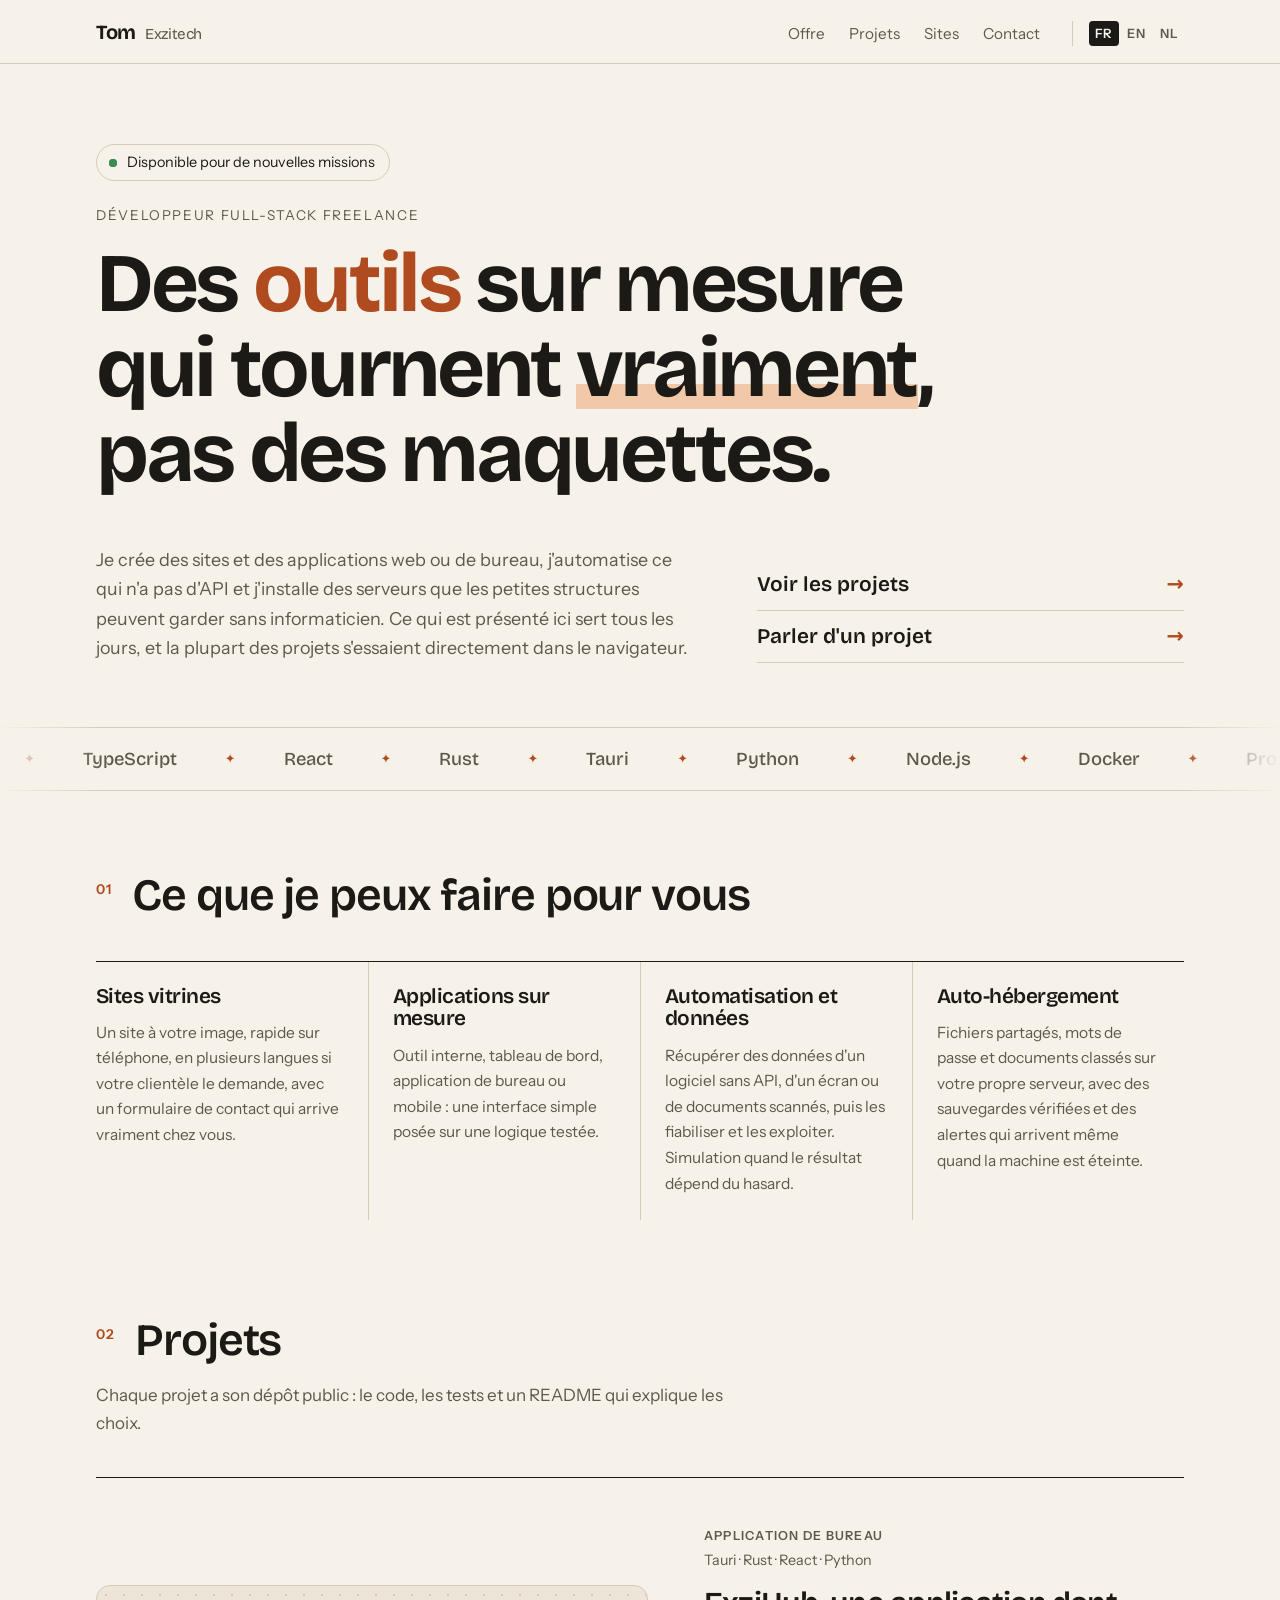
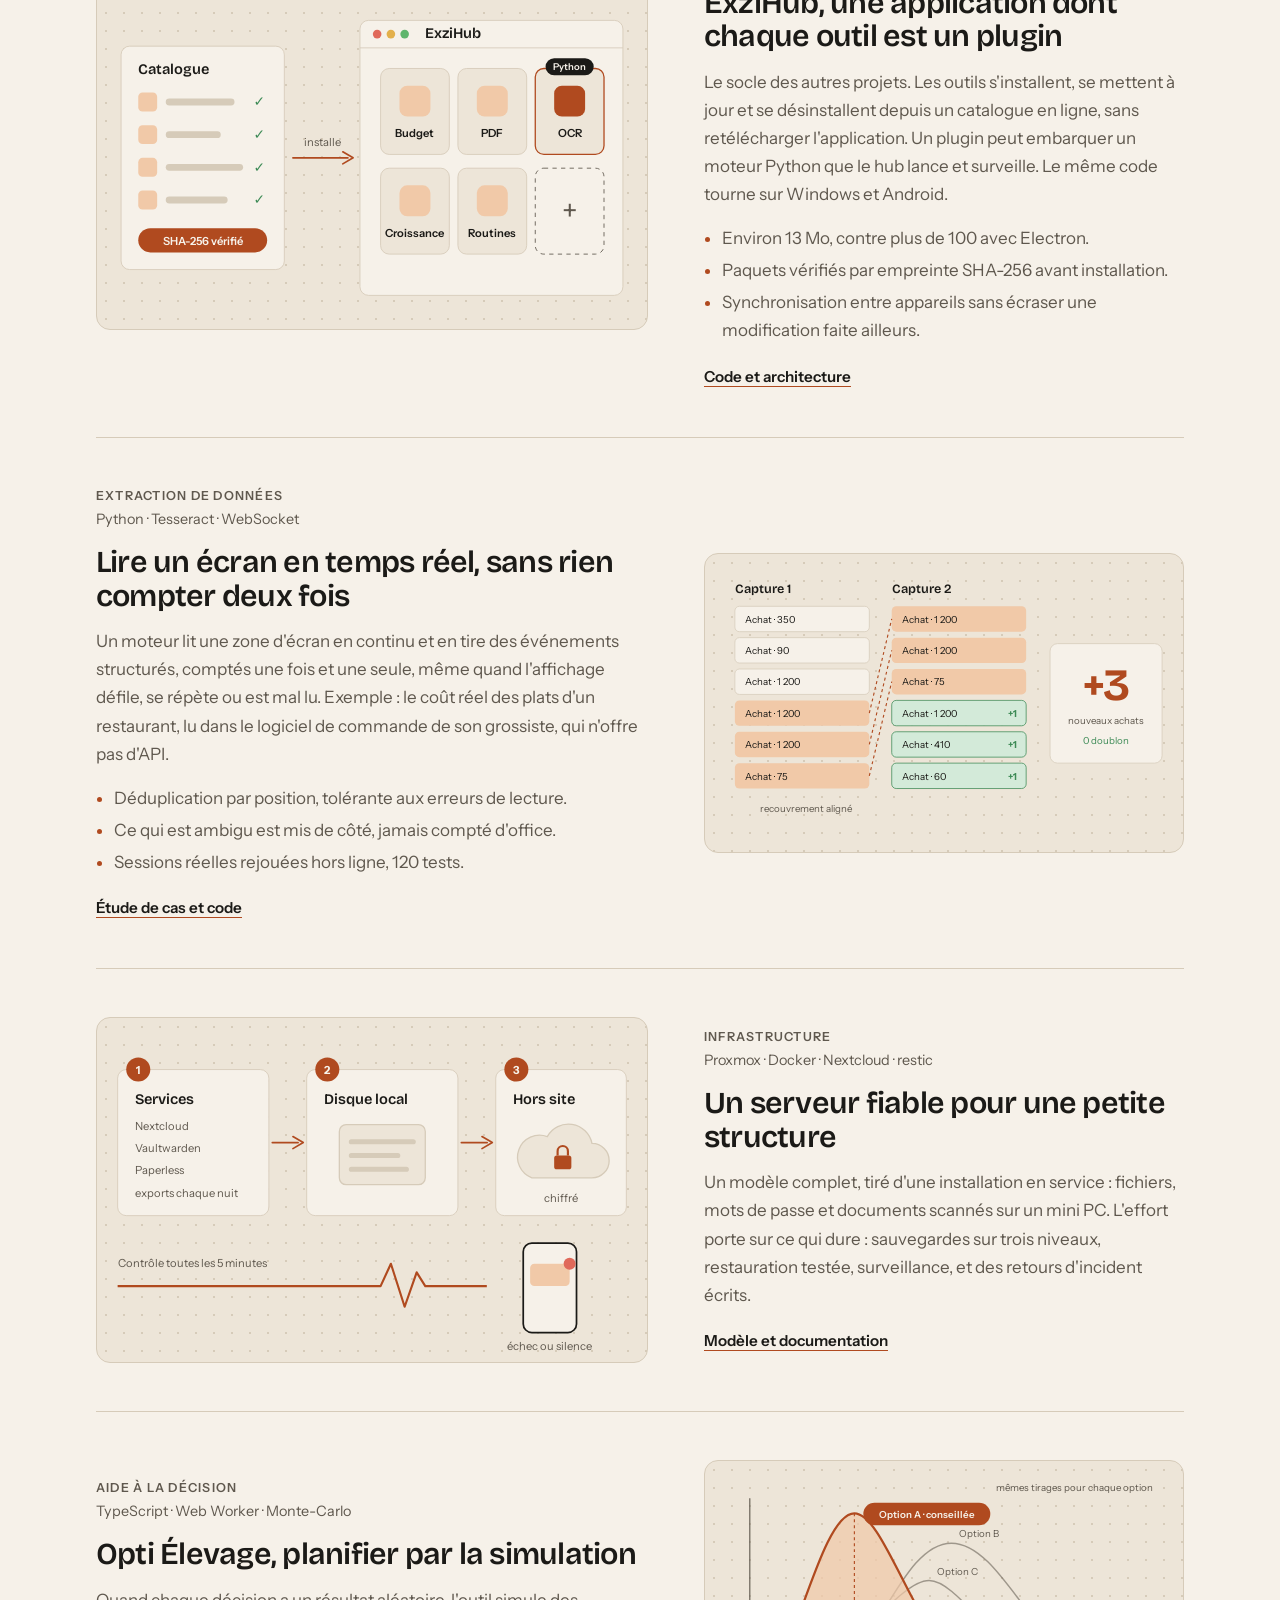
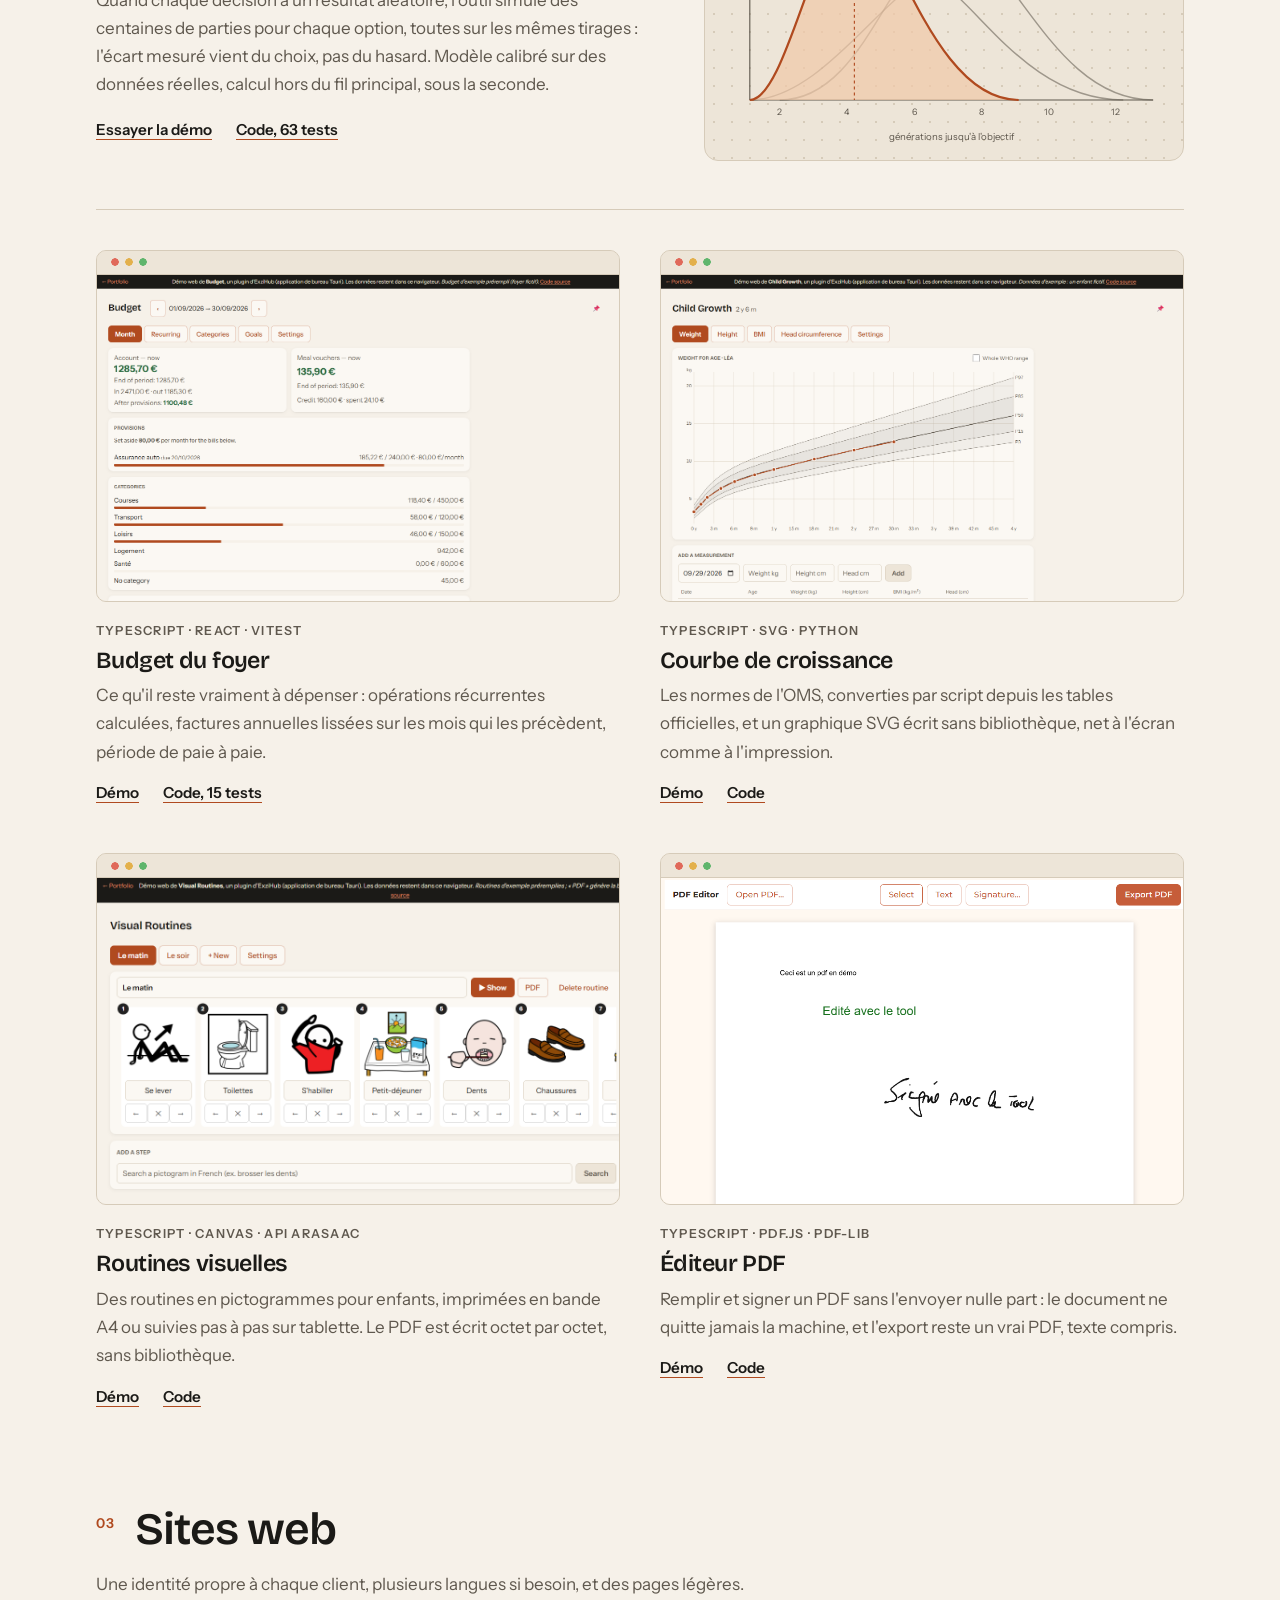
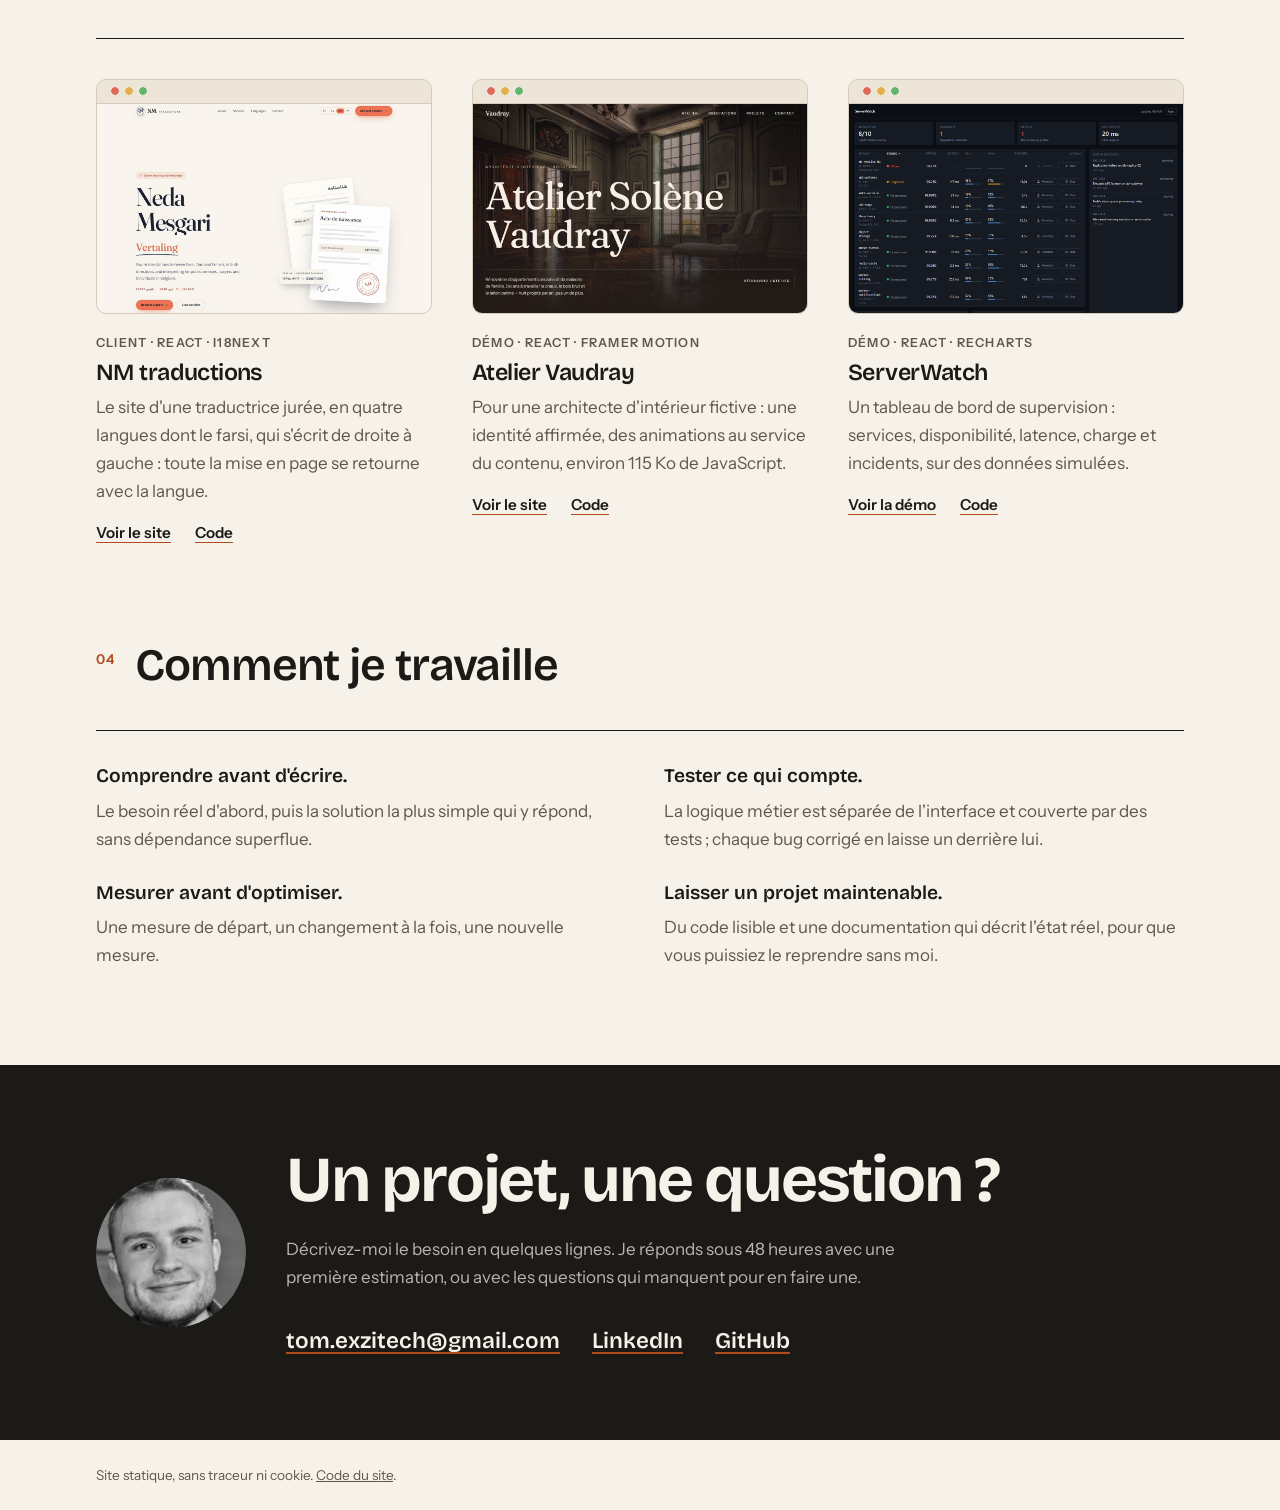
==== index.html @ ca02c833 "Première version publique Co-Authored-By: Claude Opus 5.5 <noreply@anthropic.com>" ====
<!doctype html>
<html lang="fr">
<head>
<meta charset="utf-8">
<meta name="viewport" content="width=device-width, initial-scale=1">
<title>Tom · Développeur full-stack freelance</title>
<meta name="description" content="Développeur full-stack freelance : sites vitrines, applications web et de bureau, automatisation, auto-hébergement pour petites structures. Projets à essayer en ligne.">
<link rel="alternate" hreflang="fr" href="https://exzitech.github.io/"> <link rel="alternate" hreflang="en" href="https://exzitech.github.io/en/"> <link rel="alternate" hreflang="nl" href="https://exzitech.github.io/nl/"> <link rel="alternate" hreflang="x-default" href="https://exzitech.github.io/">
<link rel="preload" href="fonts/bricolage.woff2" as="font" type="font/woff2" crossorigin>
<link rel="stylesheet" href="style.css">
<script src="script.js" defer></script>
</head>
<body>

<header class="entete">
  <div class="cadre entete-ligne">
    <a class="marque" href="index.html">Tom <em>Exzitech</em></a>
    <nav>
      <a class="nav-section" href="#offre">Offre</a>
      <a class="nav-section" href="#projets">Projets</a>
      <a class="nav-section" href="#sites">Sites</a>
      <a class="nav-section" href="#contact">Contact</a>
      <span class="langues"><a href="index.html" aria-current="page">FR</a><a href="en/index.html" hreflang="en" lang="en">EN</a><a href="nl/index.html" hreflang="nl" lang="nl">NL</a></span>
    </nav>
  </div>
</header>

<main>

<section class="accroche cadre">
  <p class="dispo"><span class="point" aria-hidden="true"></span>Disponible pour de nouvelles missions</p>
  <p class="surtitre">Développeur full-stack freelance</p>
  <h1 aria-label="Des outils sur mesure qui tournent vraiment, pas des maquettes.">
    <span aria-hidden="true">Des <span class="mot" data-mots="outils,sites,applications,serveurs">outils</span> sur mesure<br>
    qui tournent <span class="souligne">vraiment</span>,<br>
    pas des maquettes.</span>
  </h1>
  <div class="accroche-bas">
    <p class="chapo">Je crée des sites et des applications web ou de bureau, j'automatise ce qui n'a pas d'API et j'installe des serveurs que les petites structures peuvent garder sans informaticien. Ce qui est présenté ici sert tous les jours, et la plupart des projets s'essaient directement dans le navigateur.</p>
    <p class="accroche-liens">
      <a class="lien-fort" href="#projets">Voir les projets</a>
      <a class="lien-fort" href="#contact">Parler d'un projet</a>
    </p>
  </div>
</section>

<div class="defile" aria-label="Technologies utilisées">
  <ul><li>TypeScript</li><li>React</li><li>Rust</li><li>Tauri</li><li>Python</li><li>Node.js</li><li>Docker</li><li>Proxmox</li><li>Nextcloud</li><li>Tailwind</li><li>Vite</li><li>Tesseract</li><li>PostgreSQL</li><li>Linux</li></ul>
  <ul aria-hidden="true"><li>TypeScript</li><li>React</li><li>Rust</li><li>Tauri</li><li>Python</li><li>Node.js</li><li>Docker</li><li>Proxmox</li><li>Nextcloud</li><li>Tailwind</li><li>Vite</li><li>Tesseract</li><li>PostgreSQL</li><li>Linux</li></ul>
</div>

<section id="offre" class="cadre section">
  <h2 class="titre-section"><span>01</span> Ce que je peux faire pour vous</h2>
  <div class="offres">
    <div><h3>Sites vitrines</h3><p>Un site à votre image, rapide sur téléphone, en plusieurs langues si votre clientèle le demande, avec un formulaire de contact qui arrive vraiment chez vous.</p></div>
    <div><h3>Applications sur mesure</h3><p>Outil interne, tableau de bord, application de bureau ou mobile&nbsp;: une interface simple posée sur une logique testée.</p></div>
    <div><h3>Automatisation et données</h3><p>Récupérer des données d'un logiciel sans API, d'un écran ou de documents scannés, puis les fiabiliser et les exploiter. Simulation quand le résultat dépend du hasard.</p></div>
    <div><h3>Auto-hébergement</h3><p>Fichiers partagés, mots de passe et documents classés sur votre propre serveur, avec des sauvegardes vérifiées et des alertes qui arrivent même quand la machine est éteinte.</p></div>
  </div>
</section>

<section id="projets" class="cadre section">
  <h2 class="titre-section"><span>02</span> Projets</h2>
  <p class="intro">Chaque projet a son dépôt public&nbsp;: le code, les tests et un README qui explique les choix.</p>

  <article class="projet">
    <a class="lien-image" href="https://github.com/Exzitech/exzihub-app" target="_blank" rel="noopener" tabindex="-1" aria-hidden="true"><div class="planche" aria-hidden="true">
      <svg class="ill" viewBox="0 0 640 400">
        <rect class="i-carte" x="28" y="70" width="190" height="260" rx="10"/>
        <text class="i-titre" x="48" y="102">Catalogue</text>
        <g class="i-lignes">
          <rect class="i-tuile-mini" x="48" y="124" width="22" height="22" rx="5"/><rect class="i-trait" x="80" y="131" width="80" height="8" rx="4"/><text class="i-ok" x="182" y="140">✓</text>
          <rect class="i-tuile-mini" x="48" y="162" width="22" height="22" rx="5"/><rect class="i-trait" x="80" y="169" width="64" height="8" rx="4"/><text class="i-ok" x="182" y="178">✓</text>
          <rect class="i-tuile-mini" x="48" y="200" width="22" height="22" rx="5"/><rect class="i-trait" x="80" y="207" width="90" height="8" rx="4"/><text class="i-ok" x="182" y="216">✓</text>
          <rect class="i-tuile-mini" x="48" y="238" width="22" height="22" rx="5"/><rect class="i-trait" x="80" y="245" width="72" height="8" rx="4"/><text class="i-ok" x="182" y="254">✓</text>
        </g>
        <rect class="i-badge" x="48" y="282" width="150" height="28" rx="14"/>
        <text class="i-badge-texte" x="123" y="301" text-anchor="middle">SHA-256 vérifié</text>
        <path class="i-fleche" d="M228 200 H 292"/>
        <path class="i-pointe" d="M286 193 L 298 200 L 286 207"/>
        <text class="i-petit" x="262" y="186" text-anchor="middle">installe</text>
        <rect class="i-carte" x="306" y="40" width="306" height="320" rx="10"/>
        <path class="i-barre" d="M306 72 H 612"/>
        <circle class="i-feu1" cx="326" cy="56" r="5"/><circle class="i-feu2" cx="342" cy="56" r="5"/><circle class="i-feu3" cx="358" cy="56" r="5"/>
        <text class="i-titre" x="382" y="61">ExziHub</text>
        <g>
          <rect class="i-tuile" x="330" y="96" width="80" height="100" rx="10"/><text class="i-tuile-texte" x="370" y="176" text-anchor="middle">Budget</text><rect class="i-pastille" x="352" y="116" width="36" height="36" rx="9"/>
          <rect class="i-tuile" x="420" y="96" width="80" height="100" rx="10"/><text class="i-tuile-texte" x="460" y="176" text-anchor="middle">PDF</text><rect class="i-pastille" x="442" y="116" width="36" height="36" rx="9"/>
          <rect class="i-tuile i-tuile-fort" x="510" y="96" width="80" height="100" rx="10"/><text class="i-tuile-texte" x="550" y="176" text-anchor="middle">OCR</text><rect class="i-pastille-fort" x="532" y="116" width="36" height="36" rx="9"/>
          <rect class="i-etiquette" x="522" y="84" width="56" height="20" rx="10"/><text class="i-etiquette-texte" x="550" y="98" text-anchor="middle">Python</text>
          <rect class="i-tuile" x="330" y="212" width="80" height="100" rx="10"/><text class="i-tuile-texte" x="370" y="292" text-anchor="middle">Croissance</text><rect class="i-pastille" x="352" y="232" width="36" height="36" rx="9"/>
          <rect class="i-tuile" x="420" y="212" width="80" height="100" rx="10"/><text class="i-tuile-texte" x="460" y="292" text-anchor="middle">Routines</text><rect class="i-pastille" x="442" y="232" width="36" height="36" rx="9"/>
          <rect class="i-tuile-vide" x="510" y="212" width="80" height="100" rx="10"/><text class="i-plus" x="550" y="274" text-anchor="middle">+</text>
        </g>
      </svg>
    </div></a>
    <div class="projet-corps">
      <p class="etiquette">Application de bureau</p>
      <p class="pile">Tauri · Rust · React · Python</p>
      <h3>ExziHub, une application dont chaque outil est un plugin</h3>
      <p>Le socle des autres projets. Les outils s'installent, se mettent à jour et se désinstallent depuis un catalogue en ligne, sans retélécharger l'application. Un plugin peut embarquer un moteur Python que le hub lance et surveille. Le même code tourne sur Windows et Android.</p>
      <ul><li>Environ 13&nbsp;Mo, contre plus de 100 avec Electron.</li><li>Paquets vérifiés par empreinte SHA-256 avant installation.</li><li>Synchronisation entre appareils sans écraser une modification faite ailleurs.</li></ul>
      <p class="liens"><a href="https://github.com/Exzitech/exzihub-app" target="_blank" rel="noopener">Code et architecture</a></p>
    </div>
  </article>

  <article class="projet">
    <a class="lien-image" href="https://github.com/Exzitech/ocr-temps-reel" target="_blank" rel="noopener" tabindex="-1" aria-hidden="true"><div class="planche" aria-hidden="true">
      <svg class="ill" viewBox="0 0 640 400">
        <text class="i-titre" x="40" y="52">Capture 1</text>
        <text class="i-titre" x="250" y="52">Capture 2</text>
        <g>
          <rect class="i-ligne" x="40" y="70" width="180" height="34" rx="6"/><text class="i-ligne-texte" x="54" y="92">Achat · 350</text>
          <rect class="i-ligne" x="40" y="112" width="180" height="34" rx="6"/><text class="i-ligne-texte" x="54" y="134">Achat · 90</text>
          <rect class="i-ligne" x="40" y="154" width="180" height="34" rx="6"/><text class="i-ligne-texte" x="54" y="176">Achat · 1 200</text>
          <rect class="i-ligne i-commun" x="40" y="196" width="180" height="34" rx="6"/><text class="i-ligne-texte" x="54" y="218">Achat · 1 200</text>
          <rect class="i-ligne i-commun" x="40" y="238" width="180" height="34" rx="6"/><text class="i-ligne-texte" x="54" y="260">Achat · 1 200</text>
          <rect class="i-ligne i-commun" x="40" y="280" width="180" height="34" rx="6"/><text class="i-ligne-texte" x="54" y="302">Achat · 75</text>
        </g>
        <g>
          <rect class="i-ligne i-commun" x="250" y="70" width="180" height="34" rx="6"/><text class="i-ligne-texte" x="264" y="92">Achat · 1 200</text>
          <rect class="i-ligne i-commun" x="250" y="112" width="180" height="34" rx="6"/><text class="i-ligne-texte" x="264" y="134">Achat · 1 200</text>
          <rect class="i-ligne i-commun" x="250" y="154" width="180" height="34" rx="6"/><text class="i-ligne-texte" x="264" y="176">Achat · 75</text>
          <rect class="i-ligne i-neuf" x="250" y="196" width="180" height="34" rx="6"/><text class="i-ligne-texte" x="264" y="218">Achat · 1 200</text><text class="i-plus1" x="418" y="218" text-anchor="end">+1</text>
          <rect class="i-ligne i-neuf" x="250" y="238" width="180" height="34" rx="6"/><text class="i-ligne-texte" x="264" y="260">Achat · 410</text><text class="i-plus1" x="418" y="260" text-anchor="end">+1</text>
          <rect class="i-ligne i-neuf" x="250" y="280" width="180" height="34" rx="6"/><text class="i-ligne-texte" x="264" y="302">Achat · 60</text><text class="i-plus1" x="418" y="302" text-anchor="end">+1</text>
        </g>
        <path class="i-lien" d="M220 213 L 250 87 M220 255 L 250 129 M220 297 L 250 171"/>
        <text class="i-petit" x="135" y="346" text-anchor="middle">recouvrement aligné</text>
        <rect class="i-carte" x="462" y="120" width="150" height="160" rx="10"/>
        <text class="i-gros" x="537" y="196" text-anchor="middle">+3</text>
        <text class="i-petit" x="537" y="228" text-anchor="middle">nouveaux achats</text>
        <text class="i-petit i-vert" x="537" y="254" text-anchor="middle">0 doublon</text>
      </svg>
    </div></a>
    <div class="projet-corps">
      <p class="etiquette">Extraction de données</p>
      <p class="pile">Python · Tesseract · WebSocket</p>
      <h3>Lire un écran en temps réel, sans rien compter deux fois</h3>
      <p>Un moteur lit une zone d'écran en continu et en tire des événements structurés, comptés une fois et une seule, même quand l'affichage défile, se répète ou est mal lu. Exemple&nbsp;: le coût réel des plats d'un restaurant, lu dans le logiciel de commande de son grossiste, qui n'offre pas d'API.</p>
      <ul><li>Déduplication par position, tolérante aux erreurs de lecture.</li><li>Ce qui est ambigu est mis de côté, jamais compté d'office.</li><li>Sessions réelles rejouées hors ligne, 120&nbsp;tests.</li></ul>
      <p class="liens"><a href="https://github.com/Exzitech/ocr-temps-reel" target="_blank" rel="noopener">Étude de cas et code</a></p>
    </div>
  </article>

  <article class="projet">
    <a class="lien-image" href="https://github.com/Exzitech/homelab-tpe" target="_blank" rel="noopener" tabindex="-1" aria-hidden="true"><div class="planche" aria-hidden="true">
      <svg class="ill" viewBox="0 0 640 400">
        <rect class="i-carte" x="24" y="60" width="176" height="170" rx="10"/>
        <circle class="i-num" cx="48" cy="60" r="14"/><text class="i-num-texte" x="48" y="65" text-anchor="middle">1</text>
        <text class="i-titre" x="44" y="100">Services</text>
        <text class="i-petit-g" x="44" y="130">Nextcloud</text>
        <text class="i-petit-g" x="44" y="156">Vaultwarden</text>
        <text class="i-petit-g" x="44" y="182">Paperless</text>
        <text class="i-petit-g" x="44" y="208">exports chaque nuit</text>
        <path class="i-fleche" d="M204 145 H 234"/><path class="i-pointe" d="M228 138 L 240 145 L 228 152"/>
        <rect class="i-carte" x="244" y="60" width="176" height="170" rx="10"/>
        <circle class="i-num" cx="268" cy="60" r="14"/><text class="i-num-texte" x="268" y="65" text-anchor="middle">2</text>
        <text class="i-titre" x="264" y="100">Disque local</text>
        <rect class="i-disque" x="282" y="124" width="100" height="70" rx="8"/>
        <path class="i-trait-disque" d="M296 144 H 368 M296 160 H 350 M296 176 H 360"/>
        <path class="i-fleche" d="M424 145 H 454"/><path class="i-pointe" d="M448 138 L 460 145 L 448 152"/>
        <rect class="i-carte" x="464" y="60" width="152" height="170" rx="10"/>
        <circle class="i-num" cx="488" cy="60" r="14"/><text class="i-num-texte" x="488" y="65" text-anchor="middle">3</text>
        <text class="i-titre" x="484" y="100">Hors site</text>
        <path class="i-nuage" d="M506 186 h 70 a 20 20 0 0 0 0 -40 a 28 28 0 0 0 -52 -8 a 20 20 0 0 0 -18 48 z"/>
        <rect class="i-cadenas" x="532" y="160" width="20" height="16" rx="3"/><path class="i-anse" d="M536 160 v -5 a 6 6 0 0 1 12 0 v 5"/>
        <text class="i-petit" x="540" y="214" text-anchor="middle">chiffré</text>
        <path class="i-pouls" d="M24 312 H 330 l 12 -26 l 16 50 l 14 -40 l 10 16 H 470"/>
        <text class="i-petit-g" x="24" y="290">Contrôle toutes les 5 minutes</text>
        <rect class="i-telephone" x="496" y="262" width="62" height="104" rx="10"/>
        <rect class="i-notif" x="504" y="286" width="46" height="26" rx="5"/>
        <circle class="i-alerte" cx="550" cy="286" r="7"/>
        <text class="i-petit" x="527" y="386" text-anchor="middle">échec ou silence</text>
      </svg>
    </div></a>
    <div class="projet-corps">
      <p class="etiquette">Infrastructure</p>
      <p class="pile">Proxmox · Docker · Nextcloud · restic</p>
      <h3>Un serveur fiable pour une petite structure</h3>
      <p>Un modèle complet, tiré d'une installation en service&nbsp;: fichiers, mots de passe et documents scannés sur un mini PC. L'effort porte sur ce qui dure&nbsp;: sauvegardes sur trois niveaux, restauration testée, surveillance, et des retours d'incident écrits.</p>
      <p class="liens"><a href="https://github.com/Exzitech/homelab-tpe" target="_blank" rel="noopener">Modèle et documentation</a></p>
    </div>
  </article>

  <article class="projet">
    <a class="lien-image" href="opti-elevage/" target="_blank" rel="noopener" tabindex="-1" aria-hidden="true"><div class="planche" aria-hidden="true">
      <svg class="ill" viewBox="0 0 640 400">
        <path class="i-axe" d="M60 320 H 600 M60 320 V 50"/>
        <text class="i-petit" x="330" y="374" text-anchor="middle">générations jusqu'à l'objectif</text>
        <g class="i-graduations">
          <text x="100" y="340">2</text><text x="190" y="340">4</text><text x="280" y="340">6</text><text x="370" y="340">8</text><text x="460" y="340">10</text><text x="550" y="340">12</text>
        </g>
        <path class="i-courbe" d="M100 320 C 220 320 250 110 330 110 S 460 320 600 320"/>
        <path class="i-courbe" d="M60 320 C 160 320 250 160 300 160 S 420 320 560 320"/>
        <path class="i-courbe-fort-fond" d="M60 320 C 110 320 150 70 200 70 S 300 320 420 320 Z"/>
        <path class="i-courbe-fort" d="M60 320 C 110 320 150 70 200 70 S 300 320 420 320"/>
        <path class="i-repere" d="M200 70 V 320"/>
        <rect class="i-badge" x="212" y="56" width="170" height="30" rx="15"/>
        <text class="i-badge-texte" x="297" y="76" text-anchor="middle">Option A · conseillée</text>
        <text class="i-petit" x="340" y="102">Option B</text>
        <text class="i-petit" x="310" y="152">Option C</text>
        <text class="i-petit-g" x="600" y="40" text-anchor="end">mêmes tirages pour chaque option</text>
      </svg>
    </div></a>
    <div class="projet-corps">
      <p class="etiquette">Aide à la décision</p>
      <p class="pile">TypeScript · Web Worker · Monte-Carlo</p>
      <h3>Opti Élevage, planifier par la simulation</h3>
      <p>Quand chaque décision a un résultat aléatoire, l'outil simule des centaines de parties pour chaque option, toutes sur les mêmes tirages&nbsp;: l'écart mesuré vient du choix, pas du hasard. Modèle calibré sur des données réelles, calcul hors du fil principal, sous la seconde.</p>
      <p class="liens">
        <a href="opti-elevage/" target="_blank" rel="noopener">Essayer la démo</a>
        <a href="https://github.com/Exzitech/opti-elevage" target="_blank" rel="noopener">Code, 63 tests</a>
      </p>
    </div>
  </article>

  <div class="galerie">

    <article class="projet-image">
      <a class="lien-image" href="budget-foyer/" target="_blank" rel="noopener" tabindex="-1" aria-hidden="true"><div class="fenetre"><span class="barre" aria-hidden="true"></span><img src="img/budget-foyer.png" alt="Budget du foyer : soldes, provisions et catégories du mois" width="1300" height="850" loading="lazy"></div></a>
      <p class="etiquette">TypeScript · React · Vitest</p>
      <h3>Budget du foyer</h3>
      <p>Ce qu'il reste vraiment à dépenser&nbsp;: opérations récurrentes calculées, factures annuelles lissées sur les mois qui les précèdent, période de paie à paie.</p>
      <p class="liens"><a href="budget-foyer/" target="_blank" rel="noopener">Démo</a> <a href="https://github.com/Exzitech/budget-foyer" target="_blank" rel="noopener">Code, 15 tests</a></p>
    </article>

    <article class="projet-image">
      <a class="lien-image" href="courbe-croissance/" target="_blank" rel="noopener" tabindex="-1" aria-hidden="true"><div class="fenetre"><span class="barre" aria-hidden="true"></span><img src="img/courbe-croissance.png" alt="Courbe de croissance : mesures d'un enfant sur les percentiles OMS" width="1300" height="850" loading="lazy"></div></a>
      <p class="etiquette">TypeScript · SVG · Python</p>
      <h3>Courbe de croissance</h3>
      <p>Les normes de l'OMS, converties par script depuis les tables officielles, et un graphique SVG écrit sans bibliothèque, net à l'écran comme à l'impression.</p>
      <p class="liens"><a href="courbe-croissance/" target="_blank" rel="noopener">Démo</a> <a href="https://github.com/Exzitech/courbe-croissance" target="_blank" rel="noopener">Code</a></p>
    </article>

    <article class="projet-image">
      <a class="lien-image" href="routines-visuelles/" target="_blank" rel="noopener" tabindex="-1" aria-hidden="true"><div class="fenetre"><span class="barre" aria-hidden="true"></span><img src="img/routines-visuelles.png" alt="Routines visuelles : étapes de la journée en pictogrammes" width="1300" height="700" loading="lazy"></div></a>
      <p class="etiquette">TypeScript · Canvas · API ARASAAC</p>
      <h3>Routines visuelles</h3>
      <p>Des routines en pictogrammes pour enfants, imprimées en bande A4 ou suivies pas à pas sur tablette. Le PDF est écrit octet par octet, sans bibliothèque.</p>
      <p class="liens"><a href="routines-visuelles/" target="_blank" rel="noopener">Démo</a> <a href="https://github.com/Exzitech/routines-visuelles" target="_blank" rel="noopener">Code</a></p>
    </article>

    <article class="projet-image">
      <a class="lien-image" href="editeur-pdf/" target="_blank" rel="noopener" tabindex="-1" aria-hidden="true"><div class="fenetre"><span class="barre" aria-hidden="true"></span><img src="img/editeur-pdf.png" alt="Éditeur PDF : un document annoté et signé" width="1023" height="722" loading="lazy"></div></a>
      <p class="etiquette">TypeScript · pdf.js · pdf-lib</p>
      <h3>Éditeur PDF</h3>
      <p>Remplir et signer un PDF sans l'envoyer nulle part&nbsp;: le document ne quitte jamais la machine, et l'export reste un vrai PDF, texte compris.</p>
      <p class="liens"><a href="editeur-pdf/" target="_blank" rel="noopener">Démo</a> <a href="https://github.com/Exzitech/editeur-pdf" target="_blank" rel="noopener">Code</a></p>
    </article>

  </div>
</section>

<section id="sites" class="cadre section">
  <h2 class="titre-section"><span>03</span> Sites web</h2>
  <p class="intro">Une identité propre à chaque client, plusieurs langues si besoin, et des pages légères.</p>

  <div class="galerie galerie-3">

    <article class="projet-image">
      <a class="lien-image" href="https://nm-traduction.vercel.app/" target="_blank" rel="noopener" tabindex="-1" aria-hidden="true"><div class="fenetre"><span class="barre" aria-hidden="true"></span><img src="img/nm-traductions.jpg" alt="NM traductions : page d'accueil" width="1300" height="812" loading="lazy"></div></a>
      <p class="etiquette">Client · React · i18next</p>
      <h3>NM traductions</h3>
      <p>Le site d'une traductrice jurée, en quatre langues dont le farsi, qui s'écrit de droite à gauche&nbsp;: toute la mise en page se retourne avec la langue.</p>
      <p class="liens"><a href="https://nm-traduction.vercel.app/" target="_blank" rel="noopener">Voir le site</a> <a href="https://github.com/Exzitech/NMTraduction" target="_blank" rel="noopener">Code</a></p>
    </article>

    <article class="projet-image">
      <a class="lien-image" href="https://demo-vaudray-workshop.vercel.app/" target="_blank" rel="noopener" tabindex="-1" aria-hidden="true"><div class="fenetre"><span class="barre" aria-hidden="true"></span><img src="img/vaudray.jpg" alt="Atelier Solène Vaudray : page d'accueil" width="1280" height="800" loading="lazy"></div></a>
      <p class="etiquette">Démo · React · Framer Motion</p>
      <h3>Atelier Vaudray</h3>
      <p>Pour une architecte d'intérieur fictive&nbsp;: une identité affirmée, des animations au service du contenu, environ 115&nbsp;Ko de JavaScript.</p>
      <p class="liens"><a href="https://demo-vaudray-workshop.vercel.app/" target="_blank" rel="noopener">Voir le site</a> <a href="https://github.com/Exzitech/demo-vaudray-workshop" target="_blank" rel="noopener">Code</a></p>
    </article>

    <article class="projet-image">
      <a class="lien-image" href="https://server-dashboard-demo.vercel.app/" target="_blank" rel="noopener" tabindex="-1" aria-hidden="true"><div class="fenetre"><span class="barre" aria-hidden="true"></span><img src="img/server-dashboard-demo.png" alt="ServerWatch : supervision de services et incidents" width="1300" height="812" loading="lazy"></div></a>
      <p class="etiquette">Démo · React · Recharts</p>
      <h3>ServerWatch</h3>
      <p>Un tableau de bord de supervision&nbsp;: services, disponibilité, latence, charge et incidents, sur des données simulées.</p>
      <p class="liens"><a href="https://server-dashboard-demo.vercel.app/" target="_blank" rel="noopener">Voir la démo</a> <a href="https://github.com/Exzitech/server-dashboard-demo" target="_blank" rel="noopener">Code</a></p>
    </article>

  </div>
</section>

<section id="methode" class="cadre section">
  <h2 class="titre-section"><span>04</span> Comment je travaille</h2>
  <div class="methode">
    <p><strong>Comprendre avant d'écrire.</strong> Le besoin réel d'abord, puis la solution la plus simple qui y répond, sans dépendance superflue.</p>
    <p><strong>Tester ce qui compte.</strong> La logique métier est séparée de l'interface et couverte par des tests&nbsp;; chaque bug corrigé en laisse un derrière lui.</p>
    <p><strong>Mesurer avant d'optimiser.</strong> Une mesure de départ, un changement à la fois, une nouvelle mesure.</p>
    <p><strong>Laisser un projet maintenable.</strong> Du code lisible et une documentation qui décrit l'état réel, pour que vous puissiez le reprendre sans moi.</p>
  </div>
</section>

<section id="contact" class="contact">
  <div class="cadre contact-grille">
    <img class="portrait" src="img/portrait.jpg" alt="Tom, développeur freelance" width="400" height="400" loading="lazy">
    <div>
    <h2>Un projet, une question&nbsp;?</h2>
    <p>Décrivez-moi le besoin en quelques lignes. Je réponds sous 48&nbsp;heures avec une première estimation, ou avec les questions qui manquent pour en faire une.</p>
    <p class="contact-liens">
      <a href="mailto:tom.exzitech@gmail.com">tom.exzitech@gmail.com</a>
      <a href="https://www.linkedin.com/in/tom-rogiers-290655221/" target="_blank" rel="noopener">LinkedIn</a>
      <a href="https://github.com/Exzitech" target="_blank" rel="noopener">GitHub</a>
    </p>
    </div>
  </div>
</section>

</main>

<footer class="pied">
  <div class="cadre">Site statique, sans traceur ni cookie. <a href="https://github.com/Exzitech/exzitech.github.io" target="_blank" rel="noopener">Code du site</a>.</div>
</footer>

</body>
</html>
---- style.css ----
@font-face {
  font-family: "Bricolage Grotesque";
  src: url("fonts/bricolage.woff2") format("woff2");
  font-weight: 200 800; font-style: normal; font-display: swap;
}
@font-face {
  font-family: "Instrument Sans";
  src: url("fonts/instrument-sans.woff2") format("woff2");
  font-weight: 400 700; font-style: normal; font-display: swap;
}

:root {
  --fond: #f6f1e9;
  --fond-2: #ede5d8;
  --encre: #1b1a17;
  --doux: #5f584e;
  --filet: #d6cbb9;
  --accent: #b04a1f;
  --surligne: #f1c9a8;
  --vert: #3c8a55;
  --vert-doux: #d3ead9;
  --ombre: rgba(60, 40, 20, 0.14);
  --titre: "Bricolage Grotesque", system-ui, sans-serif;
  --texte: "Instrument Sans", system-ui, sans-serif;
  color-scheme: light;
}

@media (prefers-color-scheme: dark) {
  :root:not([data-theme="light"]) {
    --fond: #1a1714; --fond-2: #231f1b; --encre: #efe8dc; --doux: #a89d8e;
    --filet: #3a332c; --accent: #e8906a; --surligne: #6b3a22; --vert: #5fbf7f; --vert-doux: #1f3a28;
    --ombre: rgba(0, 0, 0, 0.45);
    color-scheme: dark;
  }
}
:root[data-theme="dark"] {
  --fond: #1a1714; --fond-2: #231f1b; --encre: #efe8dc; --doux: #a89d8e;
  --filet: #3a332c; --accent: #e8906a; --surligne: #6b3a22; --vert: #5fbf7f; --vert-doux: #1f3a28;
  --ombre: rgba(0, 0, 0, 0.45);
  color-scheme: dark;
}

* { box-sizing: border-box; }
html { scroll-behavior: smooth; scroll-padding-top: 4rem; }

body {
  margin: 0;
  background: var(--fond);
  color: var(--encre);
  font: 17px/1.65 var(--texte);
  -webkit-font-smoothing: antialiased;
  overflow-x: hidden;
}

a { color: inherit; }
img { max-width: 100%; height: auto; display: block; }
h1, h2, h3 { font-family: var(--titre); font-weight: 600; line-height: 1.1; letter-spacing: -0.025em; margin: 0; }

.cadre { max-width: 1120px; margin: 0 auto; padding: 0 16px; }
.section { padding-top: 5rem; padding-bottom: 1rem; }

/* En-tête */
.entete {
  position: sticky; top: 0; z-index: 10;
  background: color-mix(in srgb, var(--fond) 92%, transparent);
  backdrop-filter: blur(6px);
  border-bottom: 1px solid var(--filet);
}
.entete-ligne { display: flex; align-items: baseline; justify-content: space-between; gap: 1rem; padding-top: 1rem; padding-bottom: 0.9rem; }
.marque { font-family: var(--titre); font-weight: 700; font-size: 1.25rem; text-decoration: none; letter-spacing: -0.02em; }
.marque em { font-style: normal; font-weight: 400; color: var(--doux); font-size: 0.95rem; margin-left: 0.3rem; }
.entete nav { display: flex; gap: 1.5rem; font-size: 0.95rem; }
.entete nav a { text-decoration: none; color: var(--doux); }
.entete nav a:hover { color: var(--encre); }
.langues { display: inline-flex; gap: 0.2rem; margin-left: 0.5rem; padding-left: 1rem; border-left: 1px solid var(--filet); }
.langues a { font-size: 0.8rem; font-weight: 600; letter-spacing: 0.05em; padding: 0.1rem 0.35rem; border-radius: 4px; }
.langues a[aria-current] { color: var(--fond); background: var(--encre); }

/* Accroche */
.accroche { padding-top: 5rem; padding-bottom: 4rem; }
.dispo {
  display: inline-flex; align-items: center; gap: 0.6rem;
  font-size: 0.9rem; margin: 0 0 1.4rem;
  padding: 0.35rem 0.9rem 0.35rem 0.75rem;
  border: 1px solid var(--filet); border-radius: 999px;
}
.point { position: relative; width: 8px; height: 8px; border-radius: 50%; background: var(--vert); }
.point::after {
  content: ""; position: absolute; inset: 0; border-radius: 50%;
  background: var(--vert); animation: pulse 2s ease-out infinite;
}
@keyframes pulse { from { transform: scale(1); opacity: 0.6; } to { transform: scale(3); opacity: 0; } }

.surtitre { font-size: 0.85rem; letter-spacing: 0.12em; text-transform: uppercase; color: var(--doux); margin: 0 0 1rem; }
h1 { font-size: clamp(2.4rem, 7vw, 5.2rem); font-weight: 700; letter-spacing: -0.04em; line-height: 1.02; }

.mot {
  display: inline-block; color: var(--accent);
  transition: opacity 0.35s ease, transform 0.35s ease;
}
.mot.sort { opacity: 0; transform: translateY(-0.25em); }

.souligne {
  background: linear-gradient(var(--surligne), var(--surligne)) no-repeat 0 88% / 100% 0.3em;
  animation: surligne 0.9s 0.4s cubic-bezier(0.6, 0, 0.2, 1) both;
}
@keyframes surligne { from { background-size: 0% 0.3em; } }

.accroche-bas { display: grid; grid-template-columns: minmax(0, 1.4fr) minmax(0, 1fr); gap: 2rem 4rem; margin-top: 3rem; align-items: end; }
.chapo { font-size: 1.12rem; color: var(--doux); margin: 0; max-width: 58ch; }
.accroche-liens { display: flex; flex-direction: column; gap: 0.6rem; margin: 0; }
.lien-fort {
  font-family: var(--titre); font-weight: 600; font-size: 1.3rem; text-decoration: none;
  border-bottom: 1px solid var(--filet); padding-bottom: 0.45rem;
  display: flex; justify-content: space-between;
}
.lien-fort::after { content: "→"; color: var(--accent); transition: transform 0.25s ease; }
.lien-fort:hover { border-color: var(--accent); }
.lien-fort:hover::after { transform: translateX(6px); }

/* Bandeau de technologies */
.defile {
  display: flex; overflow: hidden;
  border-top: 1px solid var(--filet); border-bottom: 1px solid var(--filet);
  padding: 1rem 0;
  mask-image: linear-gradient(90deg, transparent, #000 8%, #000 92%, transparent);
}
.defile ul {
  display: flex; gap: 3rem; list-style: none; margin: 0; padding: 0 1.5rem;
  flex-shrink: 0; min-width: 100%; justify-content: space-around;
  animation: defile 40s linear infinite;
}
.defile li { font-family: var(--titre); font-weight: 500; font-size: 1.15rem; color: var(--doux); white-space: nowrap; }
.defile li::before { content: "✦"; color: var(--accent); font-size: 0.7em; margin-right: 3rem; vertical-align: 0.15em; }
.defile:hover ul { animation-play-state: paused; }
@keyframes defile { to { transform: translateX(-100%); } }

/* Titres de section */
.titre-section { font-size: clamp(1.9rem, 4vw, 2.8rem); margin-bottom: 2.5rem; }
.titre-section span {
  font-family: var(--texte); font-weight: 600; font-size: 0.85rem; letter-spacing: 0.1em;
  color: var(--accent); vertical-align: super; margin-right: 0.6rem;
}
.intro { color: var(--doux); max-width: 60ch; margin: -1.5rem 0 2.5rem; }

/* Offre */
.offres { display: grid; grid-template-columns: repeat(4, minmax(0, 1fr)); border-top: 1px solid var(--encre); }
.offres > div { padding: 1.5rem 1.5rem 1.5rem 0; }
.offres > div + div { padding-left: 1.5rem; border-left: 1px solid var(--filet); }
.offres h3 { font-size: 1.3rem; margin-bottom: 0.7rem; }
.offres p { color: var(--doux); margin: 0; font-size: 0.97rem; }

/* Projets illustrés, en rangées alternées */
.projet {
  display: grid; grid-template-columns: minmax(0, 1.15fr) minmax(0, 1fr); gap: 2rem 3.5rem;
  align-items: center; padding: 3rem 0; border-top: 1px solid var(--filet);
}
.projet:first-of-type { border-top-color: var(--encre); }
.projet:nth-of-type(even) > .lien-image { order: 2; }
.projet h3 { font-size: clamp(1.4rem, 2.6vw, 1.9rem); margin: 0.9rem 0; }
.projet-corps p, .projet-corps ul { color: var(--doux); }
.projet-corps p { margin: 0; }
.projet-corps ul { padding-left: 1.1rem; margin: 1rem 0 0; }
.projet-corps li { margin-bottom: 0.25rem; }
.projet-corps .liens { margin-top: 1.2rem; }
.projet-corps li::marker { color: var(--accent); }

.planche {
  border-radius: 14px; border: 1px solid var(--filet);
  background: radial-gradient(circle, var(--filet) 1px, transparent 1.5px) 0 0 / 18px 18px, var(--fond-2);
  transition: transform 0.35s ease, box-shadow 0.35s ease;
}
.projet:hover .planche { transform: translateY(-4px); box-shadow: 0 18px 40px -20px var(--ombre); }
.ill { display: block; width: 100%; height: auto; }
.ill text { font-family: var(--texte); }
.i-carte { fill: var(--fond); stroke: var(--filet); }
.i-titre { font-family: var(--titre) !important; font-weight: 600; font-size: 17px; fill: var(--encre); }
.i-petit, .i-petit-g { font-size: 13px; fill: var(--doux); }
.i-trait { fill: var(--filet); }
.i-tuile-mini, .i-pastille { fill: var(--surligne); }
.i-ok { font-size: 16px; font-weight: 700; fill: var(--vert); }
.i-badge { fill: var(--accent); }
.i-badge-texte { font-size: 13px; font-weight: 600; fill: var(--fond); }
.i-fleche, .i-pointe { fill: none; stroke: var(--accent); stroke-width: 2; stroke-linecap: round; stroke-linejoin: round; }
.i-barre { stroke: var(--filet); }
.i-feu1 { fill: #e0695a; } .i-feu2 { fill: #e3b04b; } .i-feu3 { fill: #5fb56c; }
.i-tuile { fill: var(--fond-2); stroke: var(--filet); }
.i-tuile-fort { stroke: var(--accent); stroke-width: 1.5; }
.i-tuile-texte { font-size: 13px; font-weight: 600; fill: var(--encre); }
.i-pastille-fort { fill: var(--accent); }
.i-etiquette { fill: var(--encre); }
.i-etiquette-texte { font-size: 11px; font-weight: 600; fill: var(--fond); }
.i-tuile-vide { fill: none; stroke: var(--doux); stroke-dasharray: 5 5; }
.i-plus { font-size: 34px; fill: var(--doux); }
.i-ligne { fill: var(--fond); stroke: var(--filet); }
.i-commun { fill: var(--surligne); stroke: none; }
.i-neuf { fill: var(--vert-doux); stroke: var(--vert); }
.i-ligne-texte { font-size: 13px; fill: var(--encre); }
.i-plus1 { font-size: 13px; font-weight: 700; fill: var(--vert); }
.i-lien { fill: none; stroke: var(--accent); stroke-width: 1.5; stroke-dasharray: 4 4; }
.i-gros { font-family: var(--titre) !important; font-size: 60px; font-weight: 700; fill: var(--accent); }
.i-vert { fill: var(--vert); }
.i-num { fill: var(--accent); }
.i-num-texte { font-size: 13px; font-weight: 700; fill: var(--fond); }
.i-disque, .i-nuage { fill: var(--fond-2); stroke: var(--filet); stroke-width: 1.5; }
.i-trait-disque { stroke: var(--filet); stroke-width: 6; stroke-linecap: round; }
.i-cadenas { fill: var(--accent); }
.i-anse { fill: none; stroke: var(--accent); stroke-width: 2.5; }
.i-pouls {
  fill: none; stroke: var(--accent); stroke-width: 2.5; stroke-linejoin: round;
  stroke-dasharray: 520; animation: pouls 3.5s linear infinite;
}
@keyframes pouls { from { stroke-dashoffset: 1040; } to { stroke-dashoffset: 0; } }
.i-telephone { fill: var(--fond); stroke: var(--encre); stroke-width: 2; }
.i-notif { fill: var(--surligne); }
.i-alerte { fill: #e0695a; transform-box: fill-box; transform-origin: center; animation: sonne 2s ease-in-out infinite; }
@keyframes sonne { 0%, 70%, 100% { transform: scale(1); } 80% { transform: scale(1.35); } }
.i-axe { fill: none; stroke: var(--doux); stroke-width: 1.5; }
.i-graduations text { font-size: 12px; fill: var(--doux); text-anchor: middle; }
.i-courbe { fill: none; stroke: var(--doux); stroke-width: 2; opacity: 0.55; }
.i-courbe-fort { fill: none; stroke: var(--accent); stroke-width: 3; }
.i-courbe-fort-fond { fill: var(--surligne); opacity: 0.7; }
.i-repere { stroke: var(--accent); stroke-width: 1.5; stroke-dasharray: 4 4; }
.projet.apparait .i-courbe-fort { stroke-dasharray: 700; stroke-dashoffset: 700; transition: stroke-dashoffset 1.6s 0.3s ease; }
.projet.visible .i-courbe-fort { stroke-dashoffset: 0; }

.etiquette + .pile { margin-top: 0.1rem; }

.etiquette { font-size: 0.78rem; font-weight: 600; letter-spacing: 0.1em; text-transform: uppercase; color: var(--accent); margin: 0 0 0.3rem; }
.pile { font-size: 0.9rem; color: var(--doux); }

.liens { display: flex; flex-wrap: wrap; gap: 0.4rem 1.5rem; margin: 1rem 0 0; }
.liens a {
  color: var(--encre); text-decoration: underline; text-decoration-color: var(--accent);
  text-underline-offset: 0.25em; text-decoration-thickness: 1px; font-weight: 600; font-size: 0.95rem;
  transition: color 0.2s ease;
}
.liens a:hover { color: var(--accent); }

/* Galeries et captures dans un cadre de navigateur */
.galerie {
  display: grid; grid-template-columns: repeat(2, minmax(0, 1fr)); gap: 3rem 2.5rem;
  padding-top: 2.5rem; border-top: 1px solid var(--filet);
}
.galerie-3 { grid-template-columns: repeat(3, minmax(0, 1fr)); border-top-color: var(--encre); }

.fenetre {
  border: 1px solid var(--filet); border-radius: 10px; overflow: hidden;
  background: var(--fond-2); margin-bottom: 1.2rem;
  transition: transform 0.35s ease, box-shadow 0.35s ease;
}
.barre {
  display: block; height: 24px; border-bottom: 1px solid var(--filet);
  background:
    radial-gradient(circle, #e0695a 3.5px, transparent 4px) 12px 50% / 12px 12px no-repeat,
    radial-gradient(circle, #e3b04b 3.5px, transparent 4px) 26px 50% / 12px 12px no-repeat,
    radial-gradient(circle, #5fb56c 3.5px, transparent 4px) 40px 50% / 12px 12px no-repeat,
    var(--fond-2);
}
.fenetre img {
  width: 100%; aspect-ratio: 16 / 10; object-fit: cover; object-position: top left;
  transition: transform 0.6s ease;
}
.projet-image:hover .fenetre { transform: translateY(-5px); box-shadow: 0 18px 40px -18px var(--ombre); }
.projet-image:hover .fenetre img { transform: scale(1.025); }
.projet-image h3 { font-size: 1.45rem; margin-bottom: 0.5rem; }
.projet-image p { color: var(--doux); margin: 0; }
.projet-image .etiquette { margin-bottom: 0.4rem; }
.projet-image .liens { margin-top: 0.9rem; }

/* Méthode */
.methode { display: grid; grid-template-columns: repeat(2, minmax(0, 1fr)); gap: 1.5rem 3rem; border-top: 1px solid var(--encre); padding-top: 1.8rem; }
.methode p { margin: 0; color: var(--doux); }
.methode strong { font-family: var(--titre); font-weight: 600; font-size: 1.2rem; color: var(--encre); display: block; margin-bottom: 0.3rem; }

/* Contact */
.contact { background: var(--encre); color: var(--fond); margin-top: 5rem; padding: 5rem 0; }
.contact h2 { font-size: clamp(2.2rem, 6vw, 4rem); font-weight: 700; letter-spacing: -0.035em; margin-bottom: 1.2rem; }
.contact p { color: color-mix(in srgb, var(--fond) 72%, transparent); max-width: 56ch; margin: 0; }
.contact .contact-liens { display: flex; flex-wrap: wrap; gap: 0.6rem 2rem; margin-top: 2rem; }
.contact-liens a {
  font-family: var(--titre); font-weight: 600; font-size: 1.4rem; color: var(--fond);
  text-decoration: underline; text-decoration-color: var(--accent); text-underline-offset: 0.2em; text-decoration-thickness: 2px;
}
.contact-liens a:hover { color: var(--accent); }

.pied { padding: 1.5rem 0; color: var(--doux); font-size: 0.85rem; }

/* Apparition au défilement (classes posées par script.js) */
.apparait { opacity: 0; transform: translateY(18px); transition: opacity 0.7s ease, transform 0.7s ease; }
.apparait.visible { opacity: 1; transform: none; }

@media (prefers-reduced-motion: reduce) {
  *, *::before, *::after { animation: none !important; transition: none !important; }
  html { scroll-behavior: auto; }
}

@media (max-width: 900px) {
  .offres { grid-template-columns: repeat(2, minmax(0, 1fr)); }
  .offres > div:nth-child(3) { padding-left: 0; border-left: 0; }
  .offres > div:nth-child(n+3) { border-top: 1px solid var(--filet); }
  .galerie-3 { grid-template-columns: repeat(2, minmax(0, 1fr)); }
}

@media (max-width: 640px) {
  body { font-size: 16px; }
  .entete nav { gap: 1rem; font-size: 0.9rem; }
  .nav-section:not([href="#contact"]) { display: none; }
  .langues { margin-left: 0; padding-left: 0.8rem; }
  .marque em { display: none; }
  .accroche { padding-top: 3rem; }
  h1 br { display: none; }
  .projet:nth-of-type(even) > .lien-image { order: 0; }
  .accroche-bas, .projet, .galerie, .galerie-3, .methode { grid-template-columns: minmax(0, 1fr); }
  .offres { grid-template-columns: minmax(0, 1fr); }
  .offres > div, .offres > div + div { padding: 1.3rem 0; border-left: 0; }
  .offres > div + div { border-top: 1px solid var(--filet); }
  .section { padding-top: 3.5rem; }
  .defile ul { gap: 2rem; }
  .defile li::before { margin-right: 2rem; }
}

/* Photo dans le bloc Contact */
.contact-grille { display: grid; grid-template-columns: 150px minmax(0, 1fr); gap: 2.5rem; align-items: center; }
.portrait { width: 150px; aspect-ratio: 1; object-fit: cover; border-radius: 50%; }
@media (max-width: 640px) {
  .contact-grille { grid-template-columns: minmax(0, 1fr); gap: 1.5rem; }
  .portrait { width: 110px; }
}

/* Image cliquable : meme cible que le premier lien de la carte */
.lien-image { display: block; cursor: pointer; }
.lien-image .planche, .lien-image .fenetre { margin-bottom: 0; }
.projet-image .lien-image { margin-bottom: 1.2rem; }
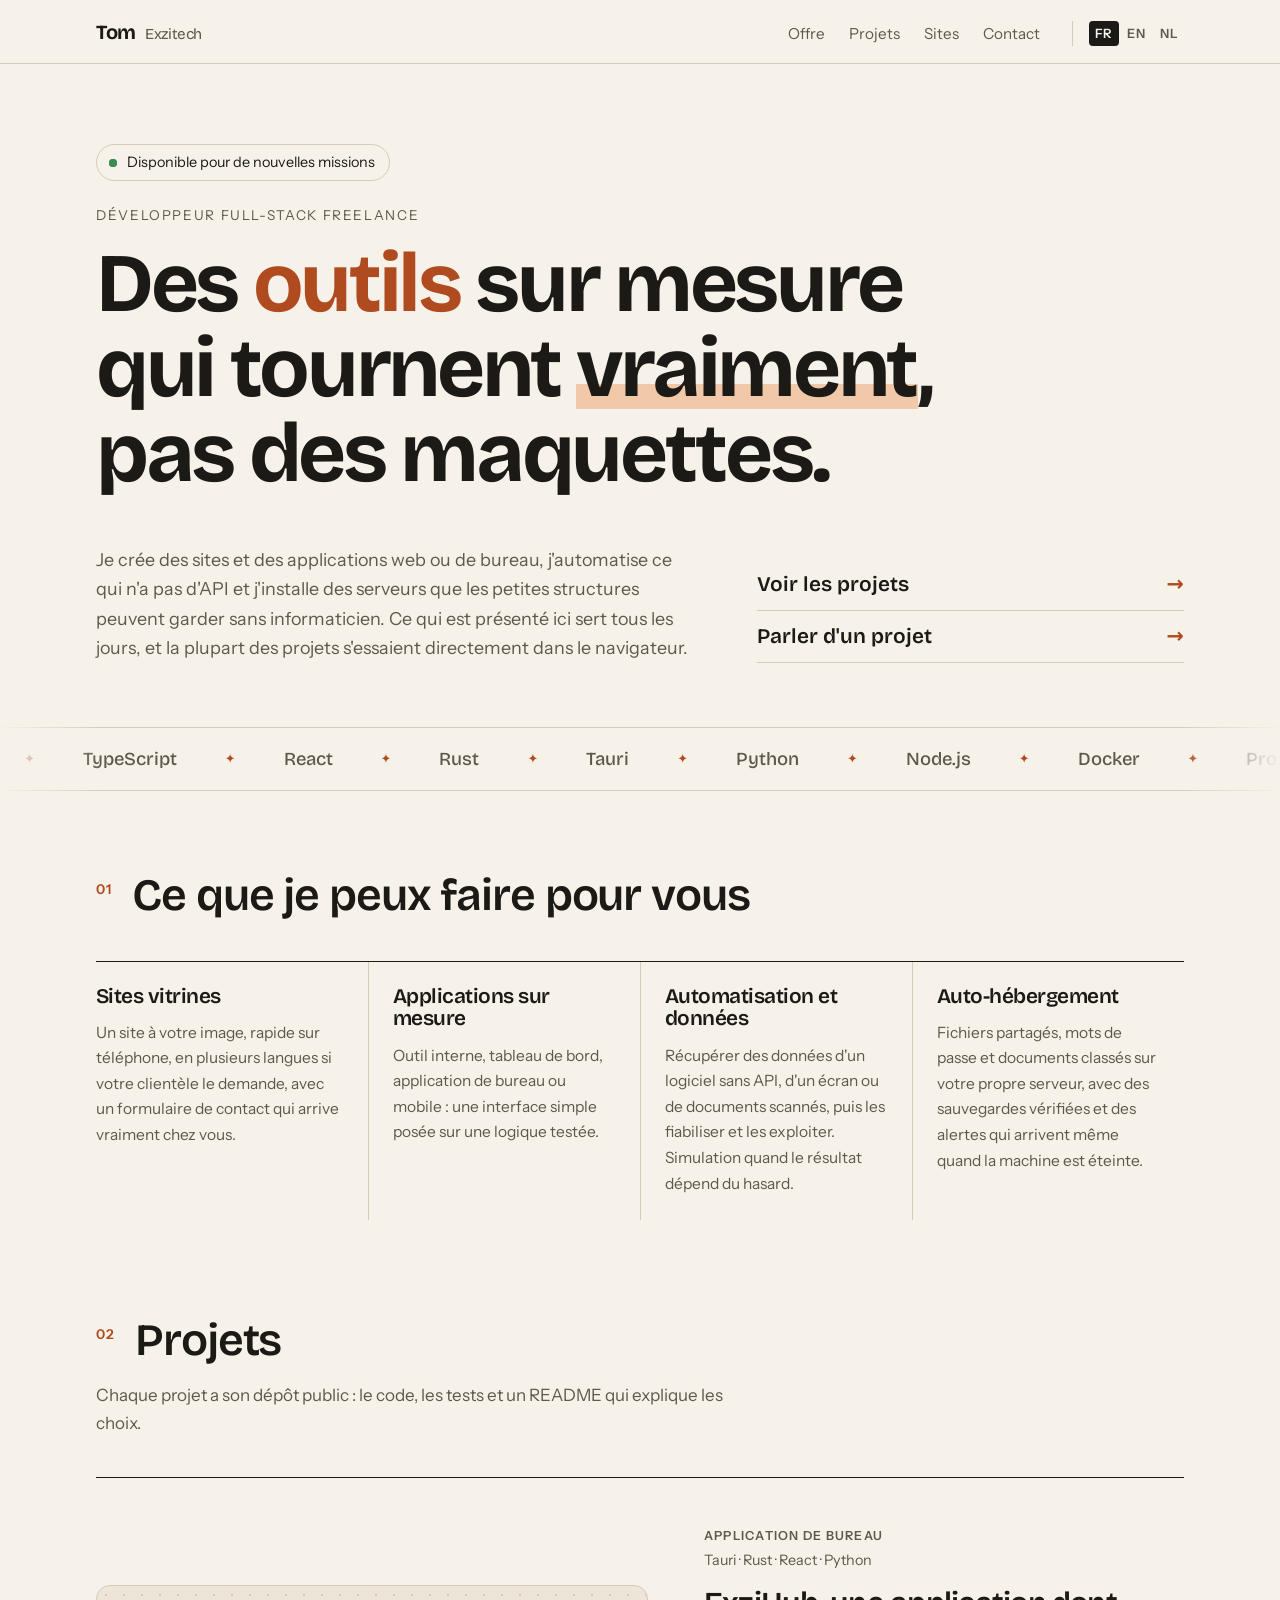
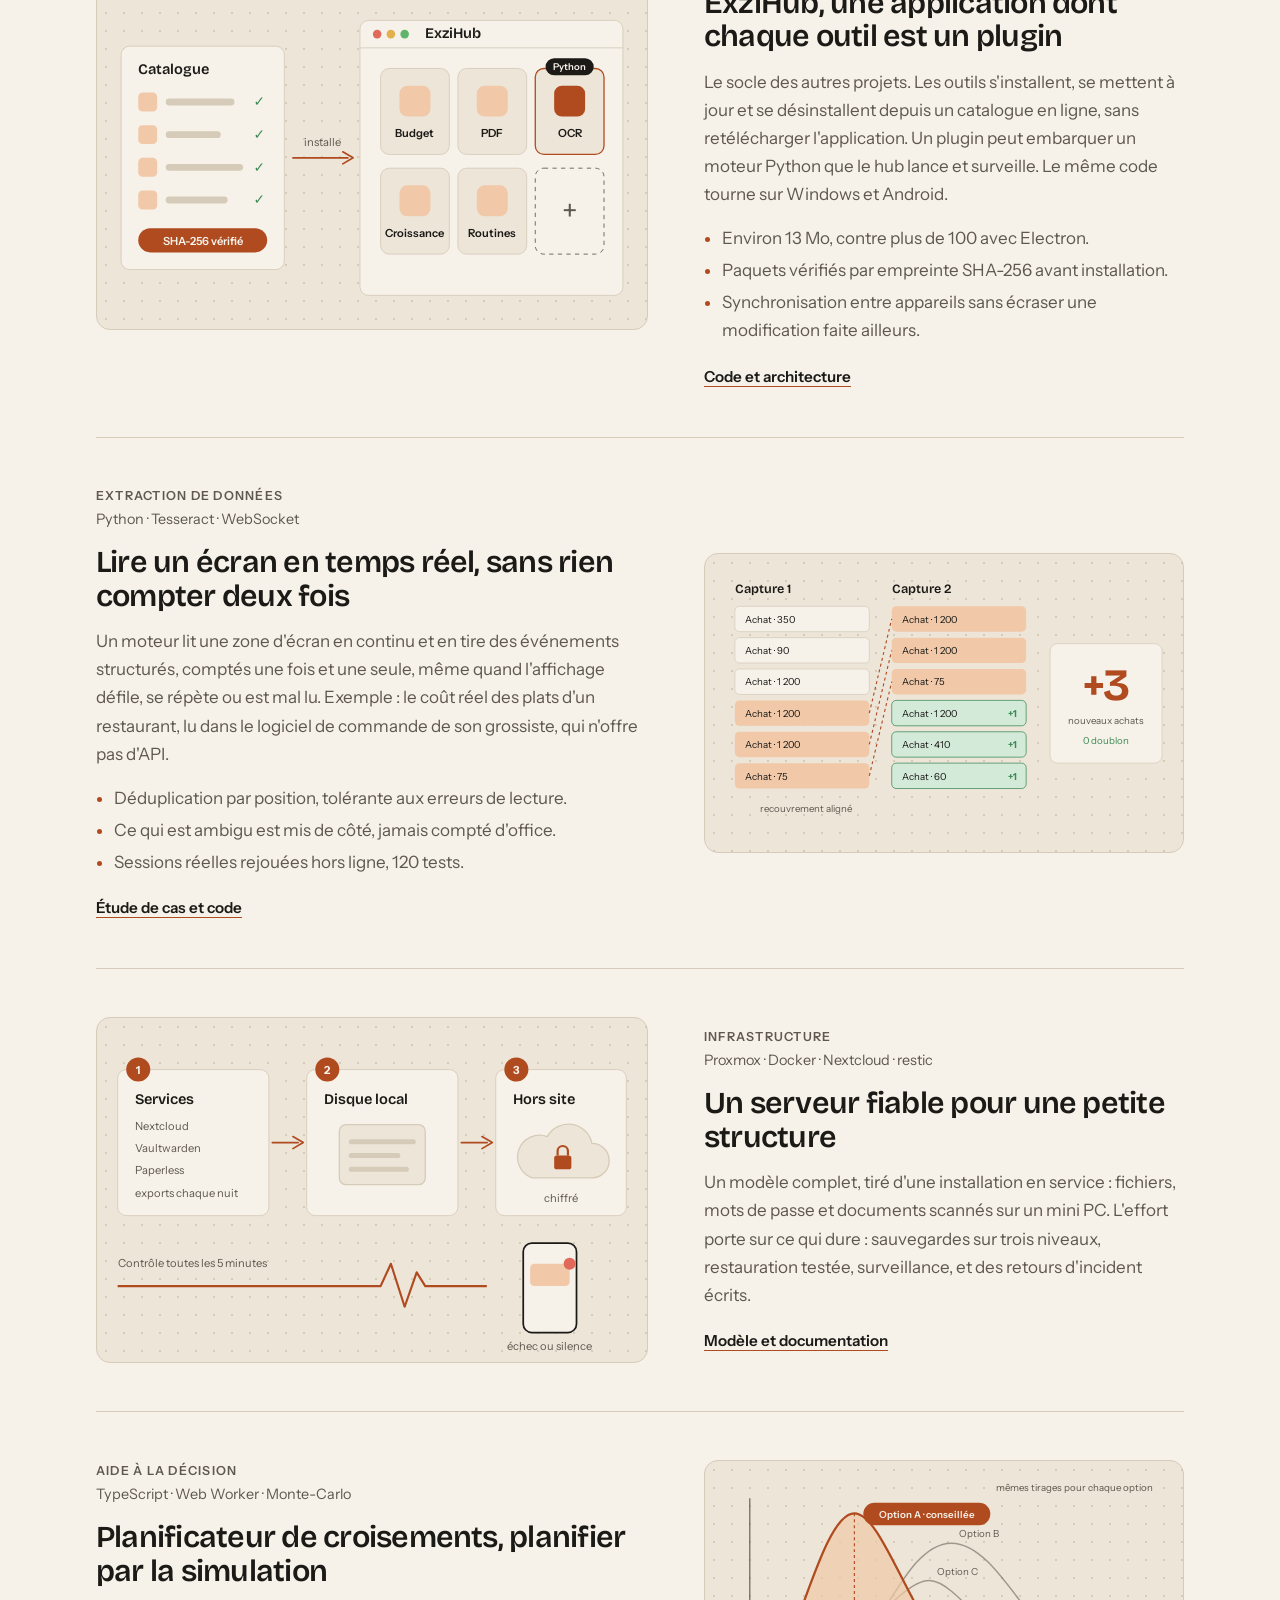
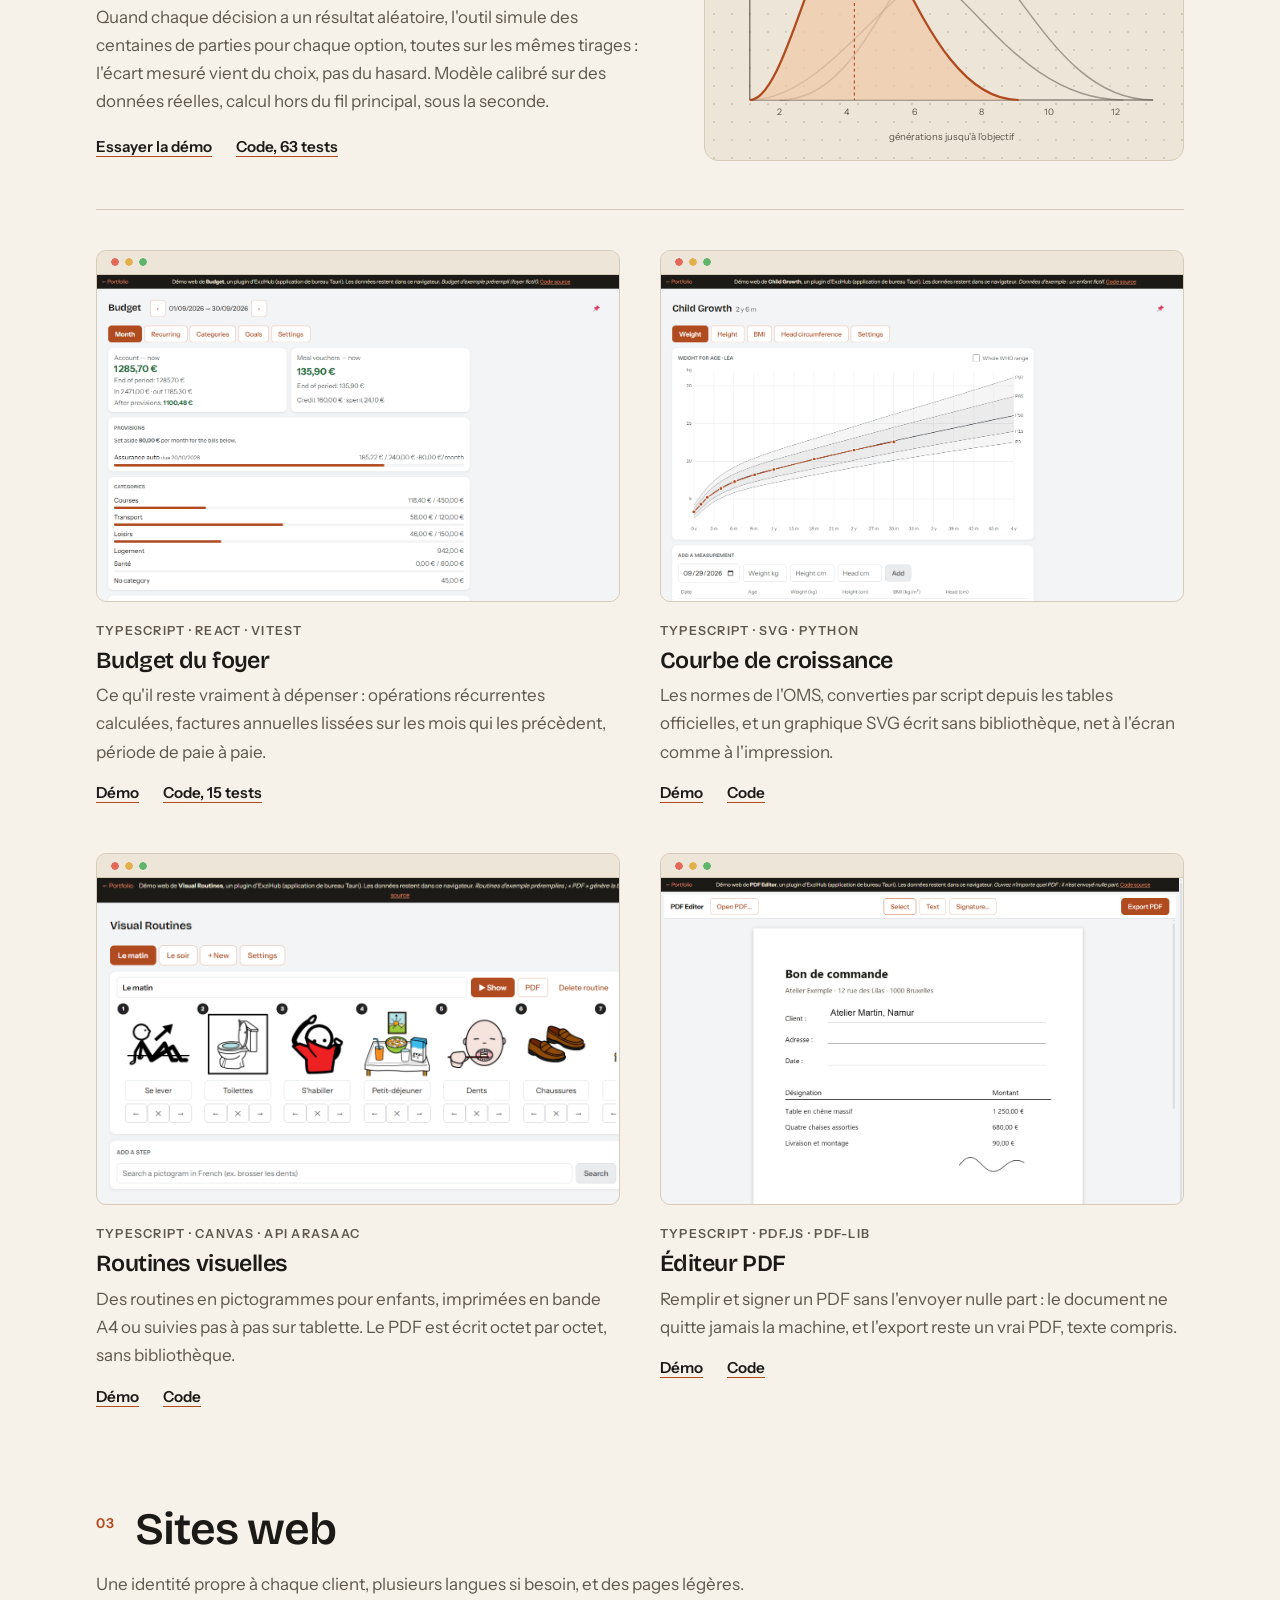
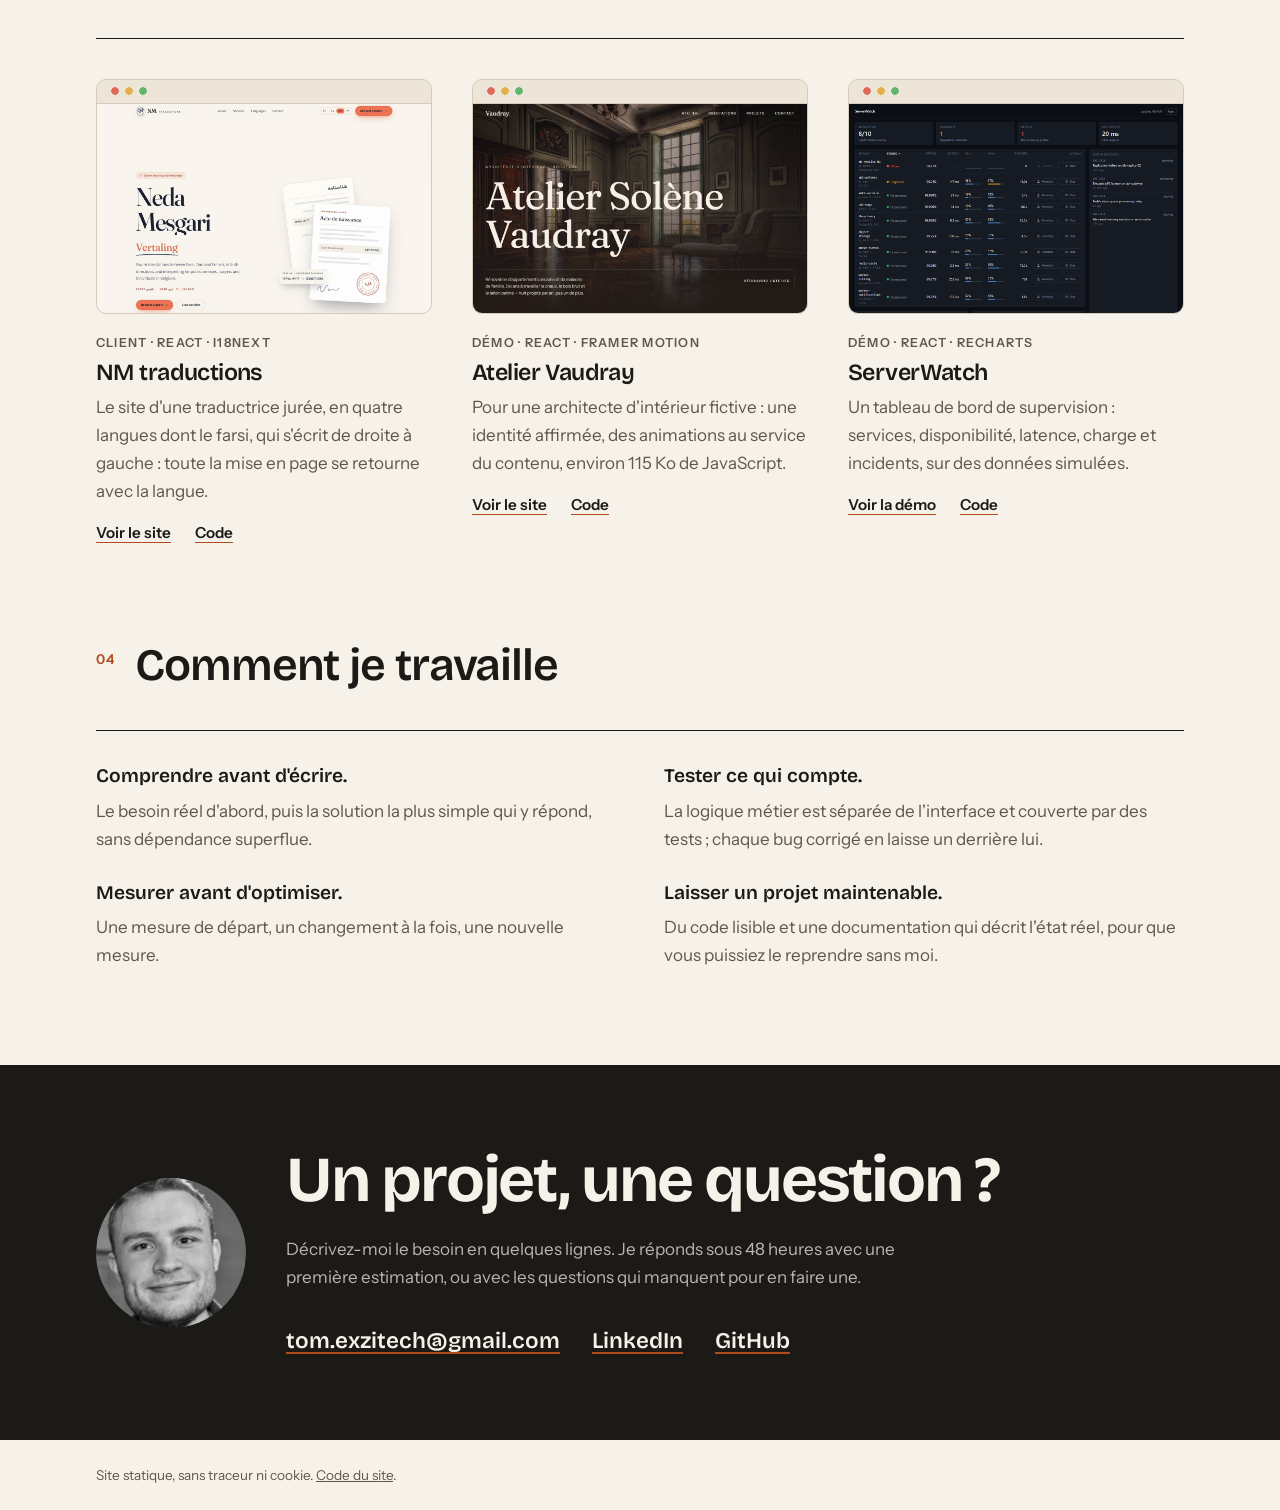
==== commit 7455cbfa: "Icône d'onglet, contact, nouvelles captures, Planificateur de croisements Co-Authored-By: Claude Opu" ====
--- a/index.html
+++ b/index.html
@@ -6,6 +6,9 @@
 <title>Tom · Développeur full-stack freelance</title>
 <meta name="description" content="Développeur full-stack freelance : sites vitrines, applications web et de bureau, automatisation, auto-hébergement pour petites structures. Projets à essayer en ligne.">
 <link rel="alternate" hreflang="fr" href="https://exzitech.github.io/"> <link rel="alternate" hreflang="en" href="https://exzitech.github.io/en/"> <link rel="alternate" hreflang="nl" href="https://exzitech.github.io/nl/"> <link rel="alternate" hreflang="x-default" href="https://exzitech.github.io/">
+<link rel="icon" href="favicon.svg" type="image/svg+xml">
+<link rel="icon" href="favicon.png" sizes="32x32">
+<link rel="apple-touch-icon" href="apple-touch-icon.png">
 <link rel="preload" href="fonts/bricolage.woff2" as="font" type="font/woff2" crossorigin>
 <link rel="stylesheet" href="style.css">
 <script src="script.js" defer></script>
@@ -184,7 +187,7 @@
   </article>
 
   <article class="projet">
-    <a class="lien-image" href="opti-elevage/" target="_blank" rel="noopener" tabindex="-1" aria-hidden="true"><div class="planche" aria-hidden="true">
+    <a class="lien-image" href="planificateur-croisements/" target="_blank" rel="noopener" tabindex="-1" aria-hidden="true"><div class="planche" aria-hidden="true">
       <svg class="ill" viewBox="0 0 640 400">
         <path class="i-axe" d="M60 320 H 600 M60 320 V 50"/>
         <text class="i-petit" x="330" y="374" text-anchor="middle">générations jusqu'à l'objectif</text>
@@ -206,11 +209,11 @@
     <div class="projet-corps">
       <p class="etiquette">Aide à la décision</p>
       <p class="pile">TypeScript · Web Worker · Monte-Carlo</p>
-      <h3>Opti Élevage, planifier par la simulation</h3>
+      <h3>Planificateur de croisements, planifier par la simulation</h3>
       <p>Quand chaque décision a un résultat aléatoire, l'outil simule des centaines de parties pour chaque option, toutes sur les mêmes tirages&nbsp;: l'écart mesuré vient du choix, pas du hasard. Modèle calibré sur des données réelles, calcul hors du fil principal, sous la seconde.</p>
       <p class="liens">
-        <a href="opti-elevage/" target="_blank" rel="noopener">Essayer la démo</a>
-        <a href="https://github.com/Exzitech/opti-elevage" target="_blank" rel="noopener">Code, 63 tests</a>
+        <a href="planificateur-croisements/" target="_blank" rel="noopener">Essayer la démo</a>
+        <a href="https://github.com/Exzitech/planificateur-croisements" target="_blank" rel="noopener">Code, 63 tests</a>
       </p>
     </div>
   </article>
@@ -242,7 +245,7 @@
     </article>
 
     <article class="projet-image">
-      <a class="lien-image" href="editeur-pdf/" target="_blank" rel="noopener" tabindex="-1" aria-hidden="true"><div class="fenetre"><span class="barre" aria-hidden="true"></span><img src="img/editeur-pdf.png" alt="Éditeur PDF : un document annoté et signé" width="1023" height="722" loading="lazy"></div></a>
+      <a class="lien-image" href="editeur-pdf/" target="_blank" rel="noopener" tabindex="-1" aria-hidden="true"><div class="fenetre"><span class="barre" aria-hidden="true"></span><img src="img/editeur-pdf.png" alt="Éditeur PDF : un document annoté et signé" width="1300" height="850" loading="lazy"></div></a>
       <p class="etiquette">TypeScript · pdf.js · pdf-lib</p>
       <h3>Éditeur PDF</h3>
       <p>Remplir et signer un PDF sans l'envoyer nulle part&nbsp;: le document ne quitte jamais la machine, et l'export reste un vrai PDF, texte compris.</p>
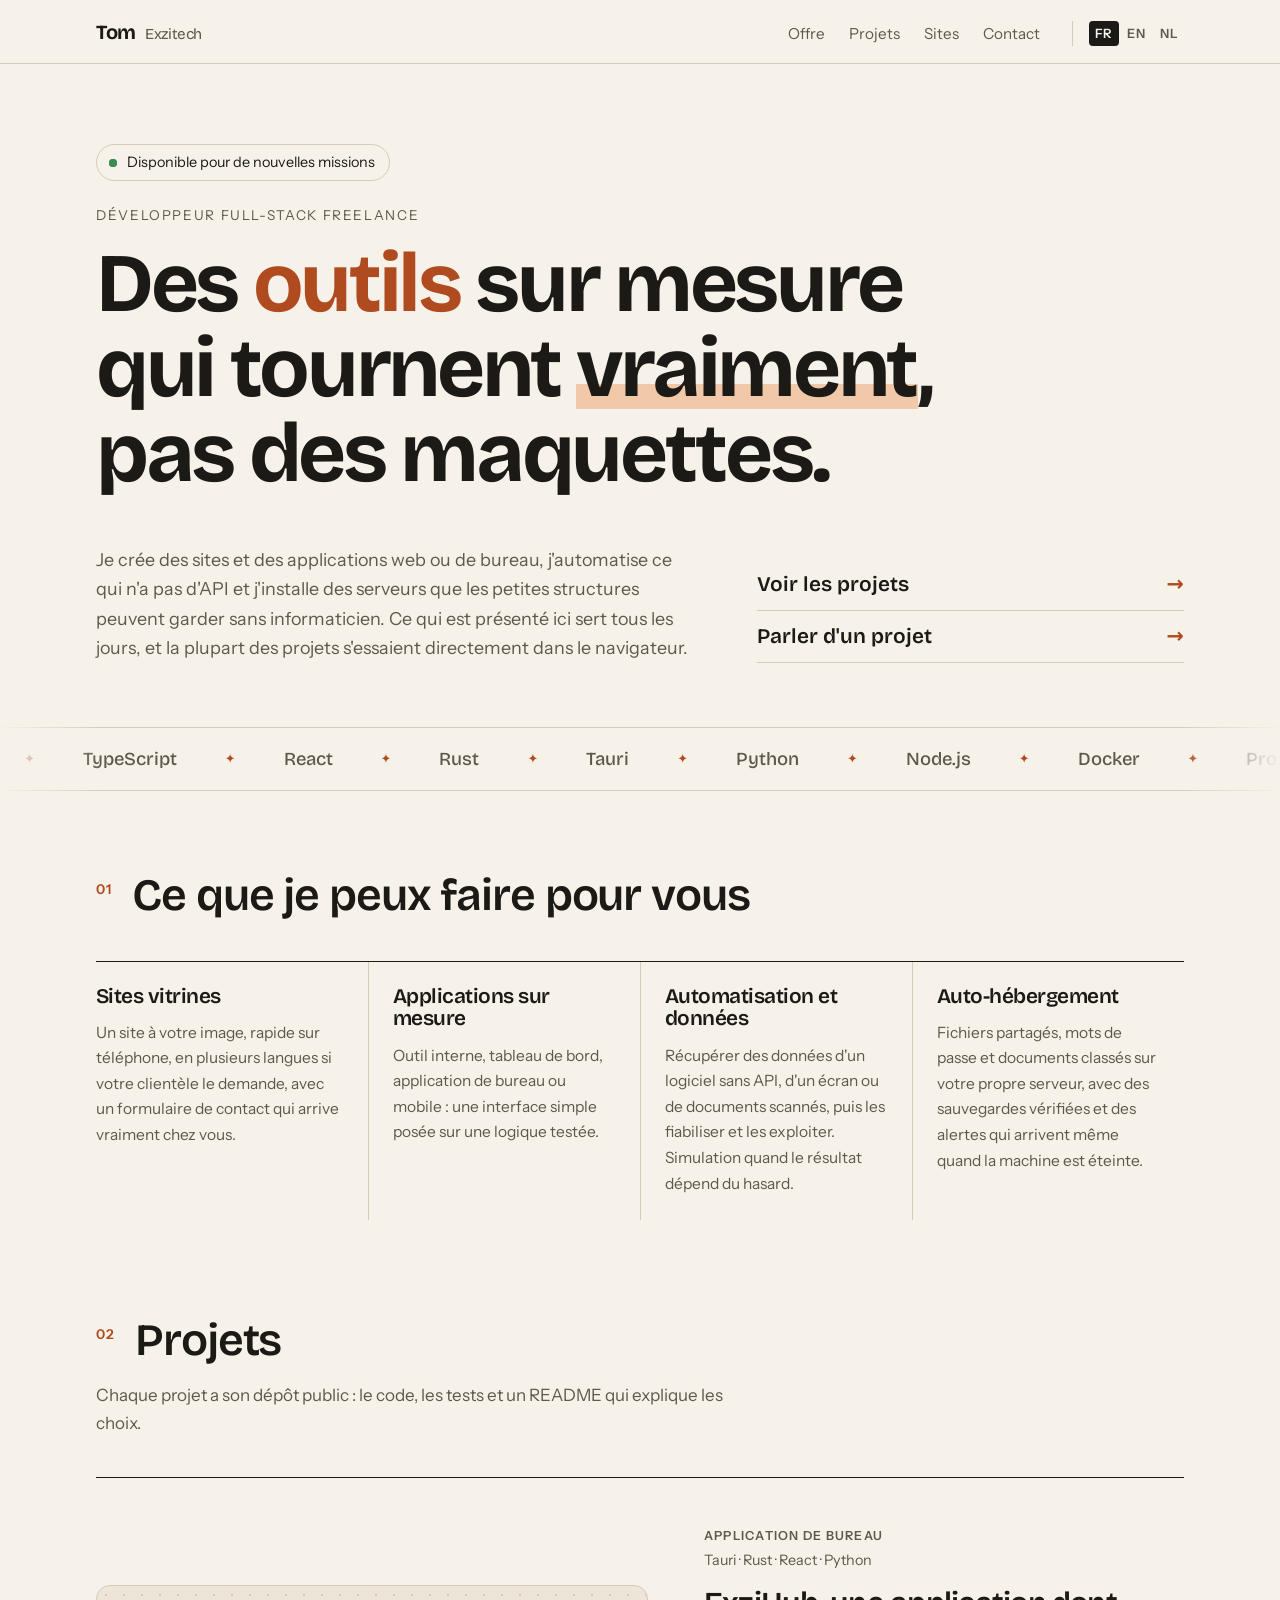
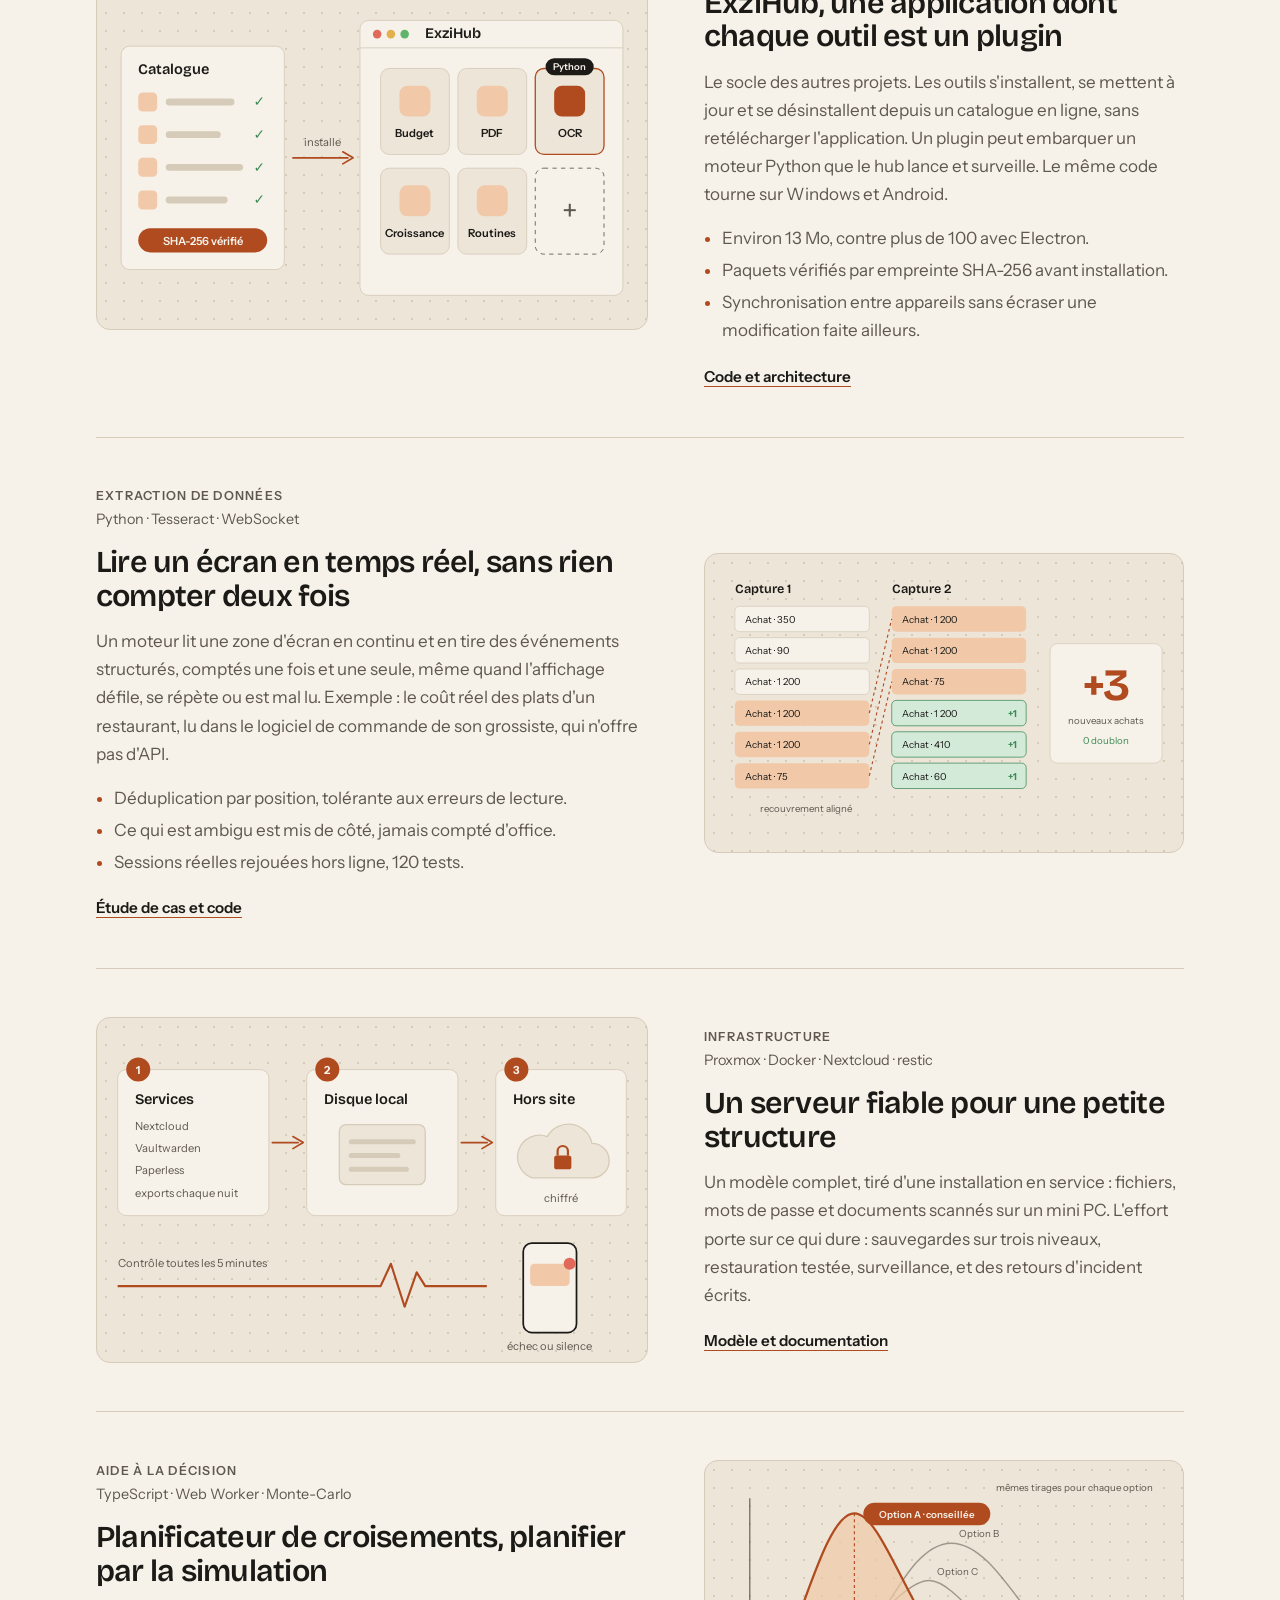
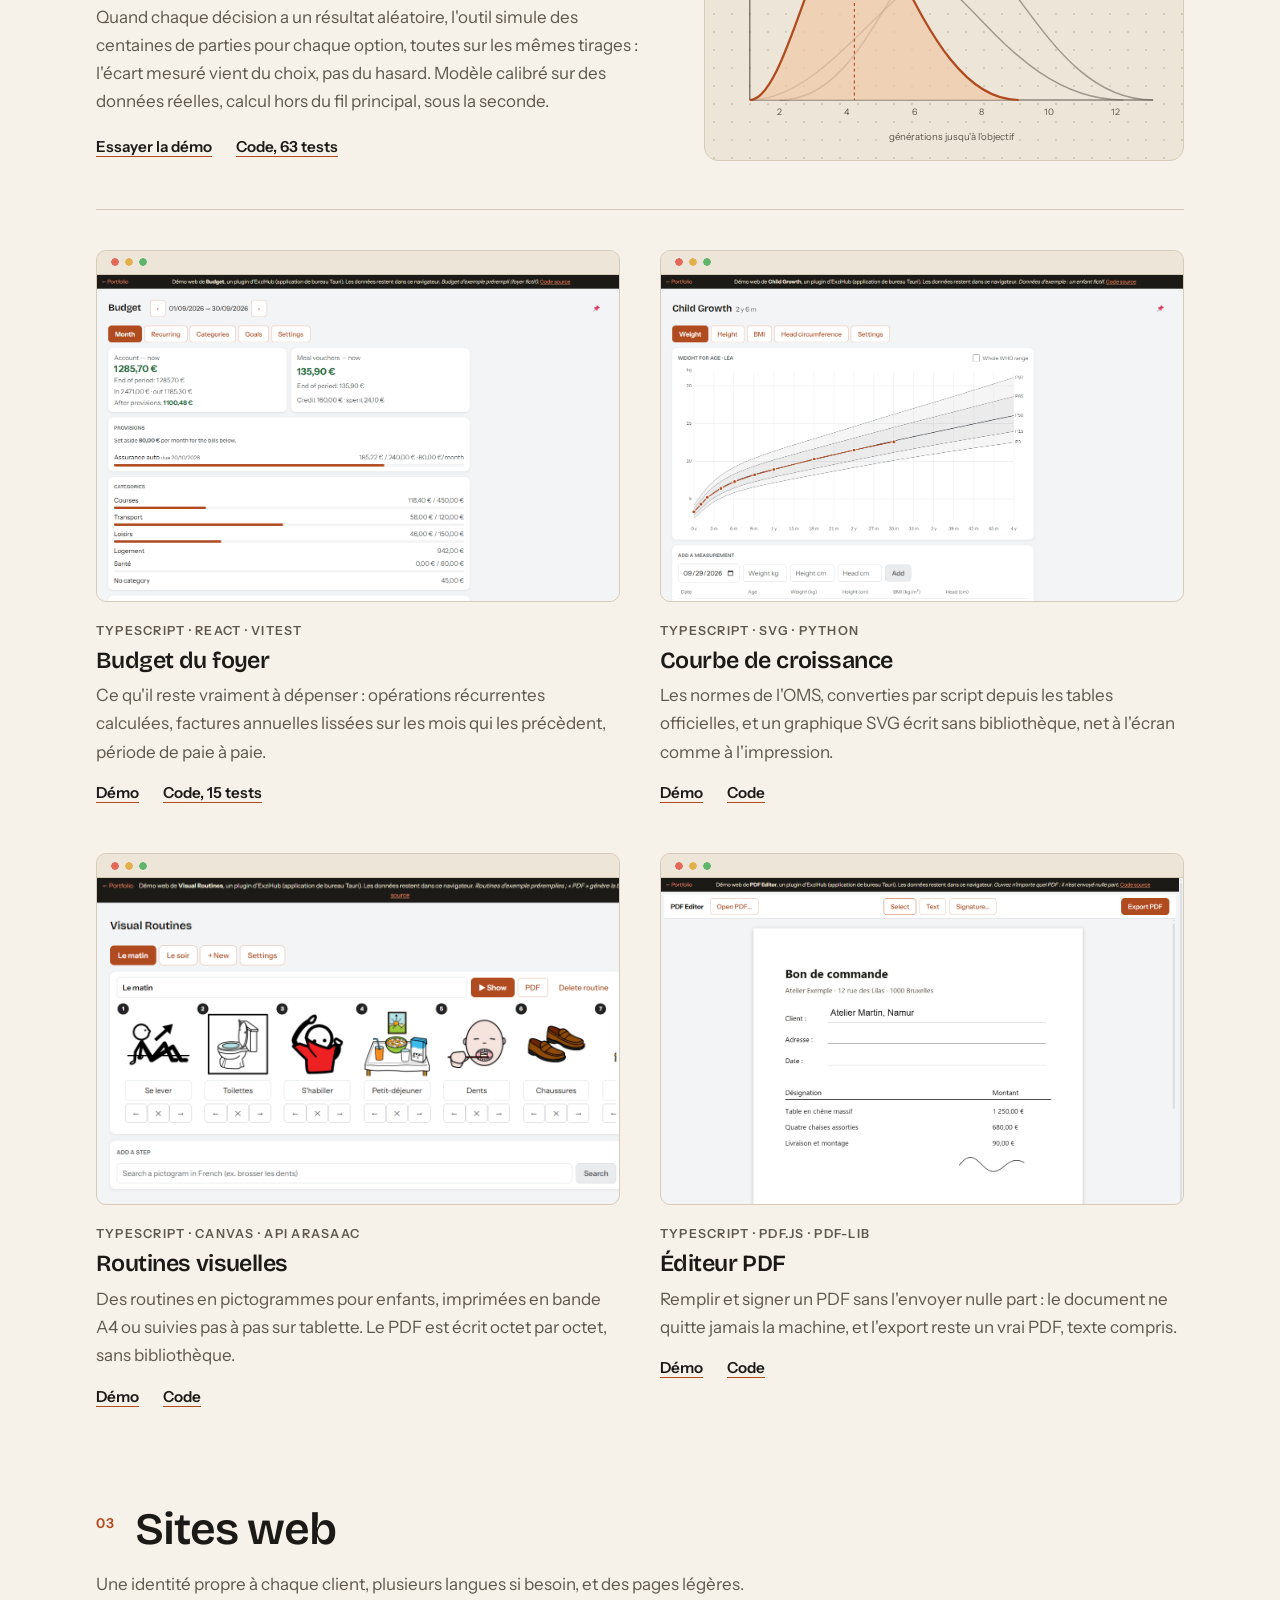
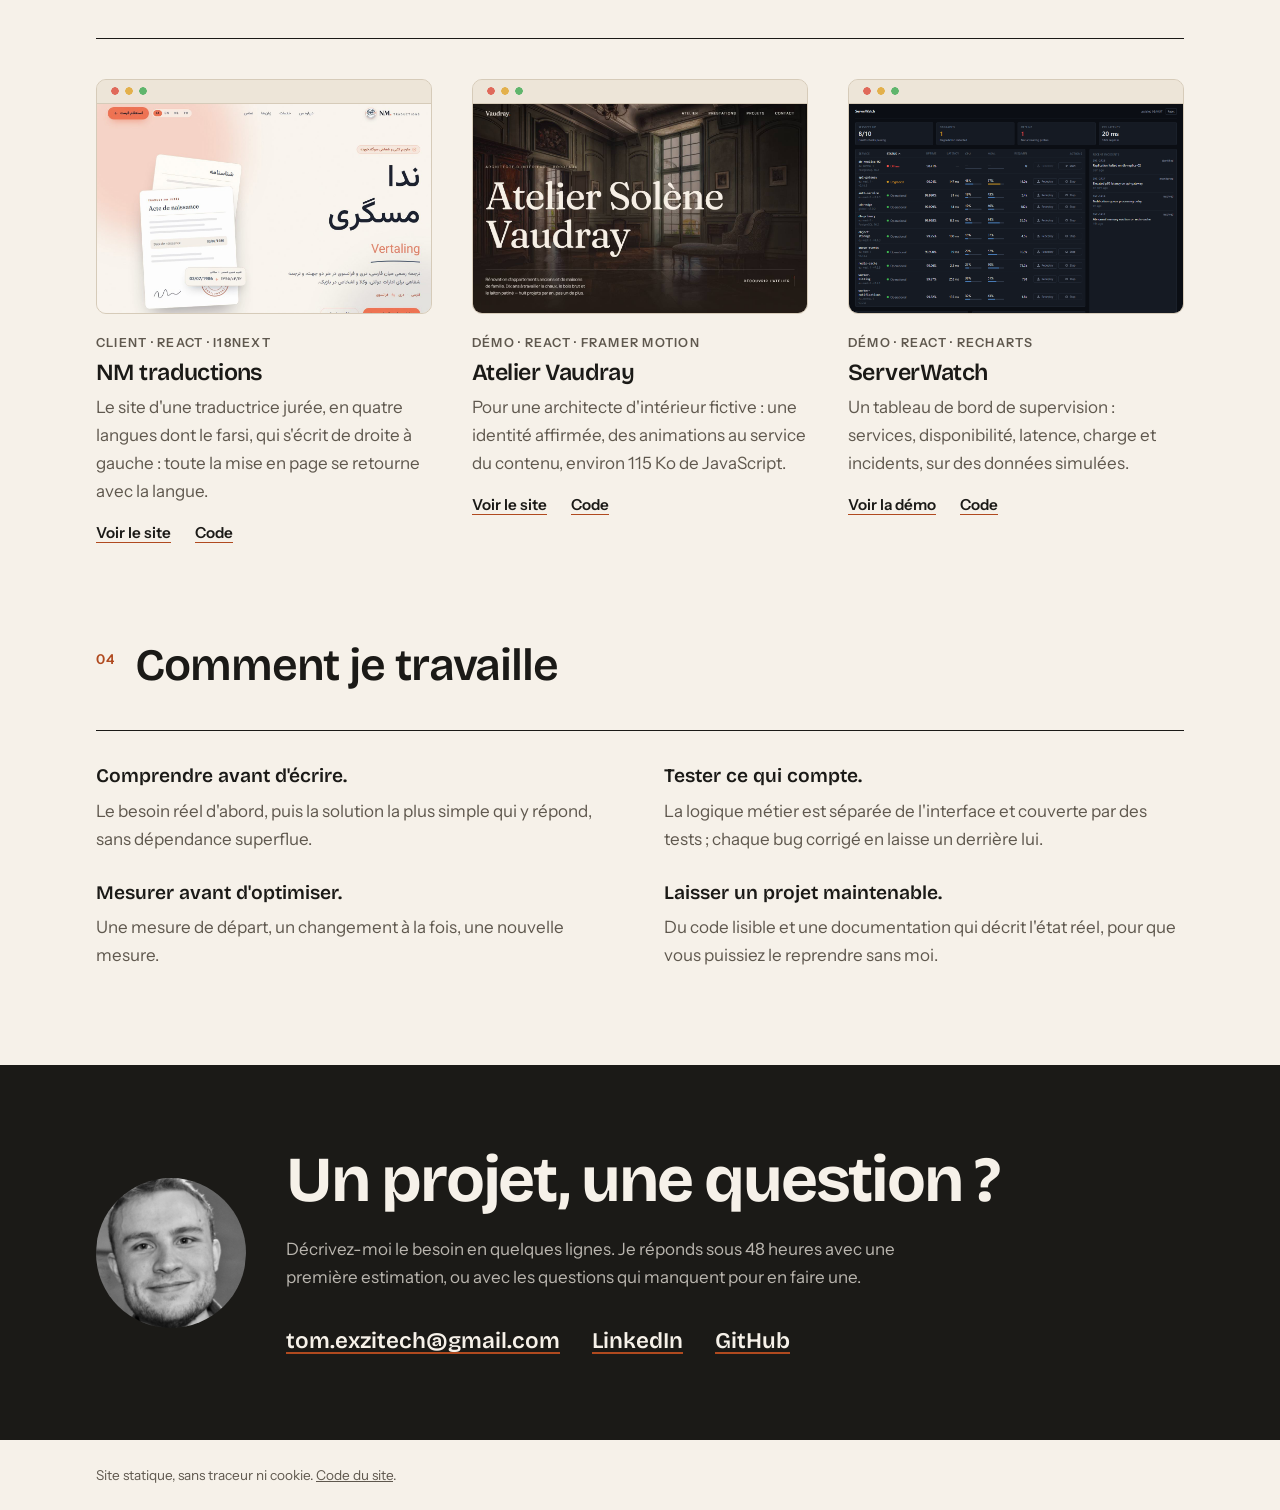
==== commit 10d39219: "Capture NM traductions en farsi, retrait d'une capture brute oubliée" ====
--- a/index.html
+++ b/index.html
@@ -262,7 +262,7 @@
   <div class="galerie galerie-3">
 
     <article class="projet-image">
-      <a class="lien-image" href="https://nm-traduction.vercel.app/" target="_blank" rel="noopener" tabindex="-1" aria-hidden="true"><div class="fenetre"><span class="barre" aria-hidden="true"></span><img src="img/nm-traductions.jpg" alt="NM traductions : page d'accueil" width="1300" height="812" loading="lazy"></div></a>
+      <a class="lien-image" href="https://nm-traduction.vercel.app/" target="_blank" rel="noopener" tabindex="-1" aria-hidden="true"><div class="fenetre"><span class="barre" aria-hidden="true"></span><img src="img/nm-traductions.jpg" alt="NM traductions : page d'accueil en farsi, lue de droite à gauche" width="1300" height="812" loading="lazy"></div></a>
       <p class="etiquette">Client · React · i18next</p>
       <h3>NM traductions</h3>
       <p>Le site d'une traductrice jurée, en quatre langues dont le farsi, qui s'écrit de droite à gauche&nbsp;: toute la mise en page se retourne avec la langue.</p>
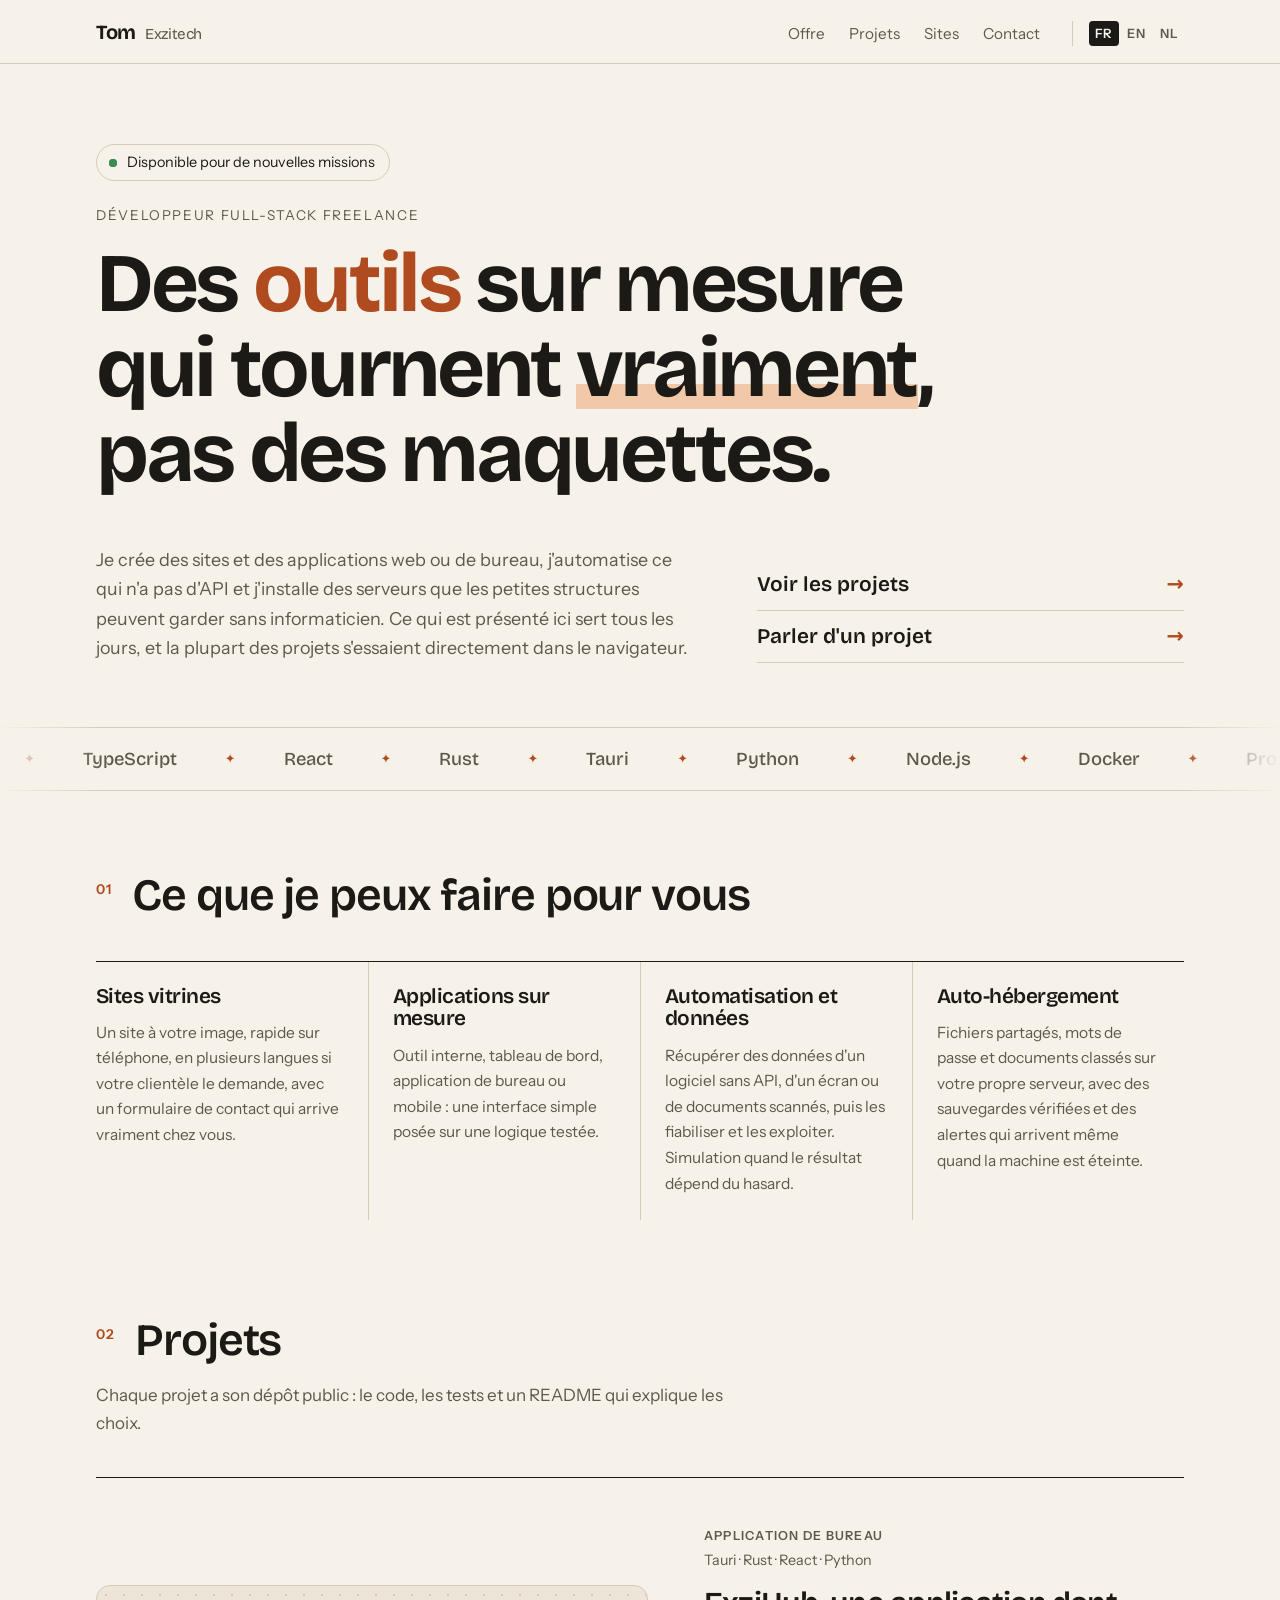
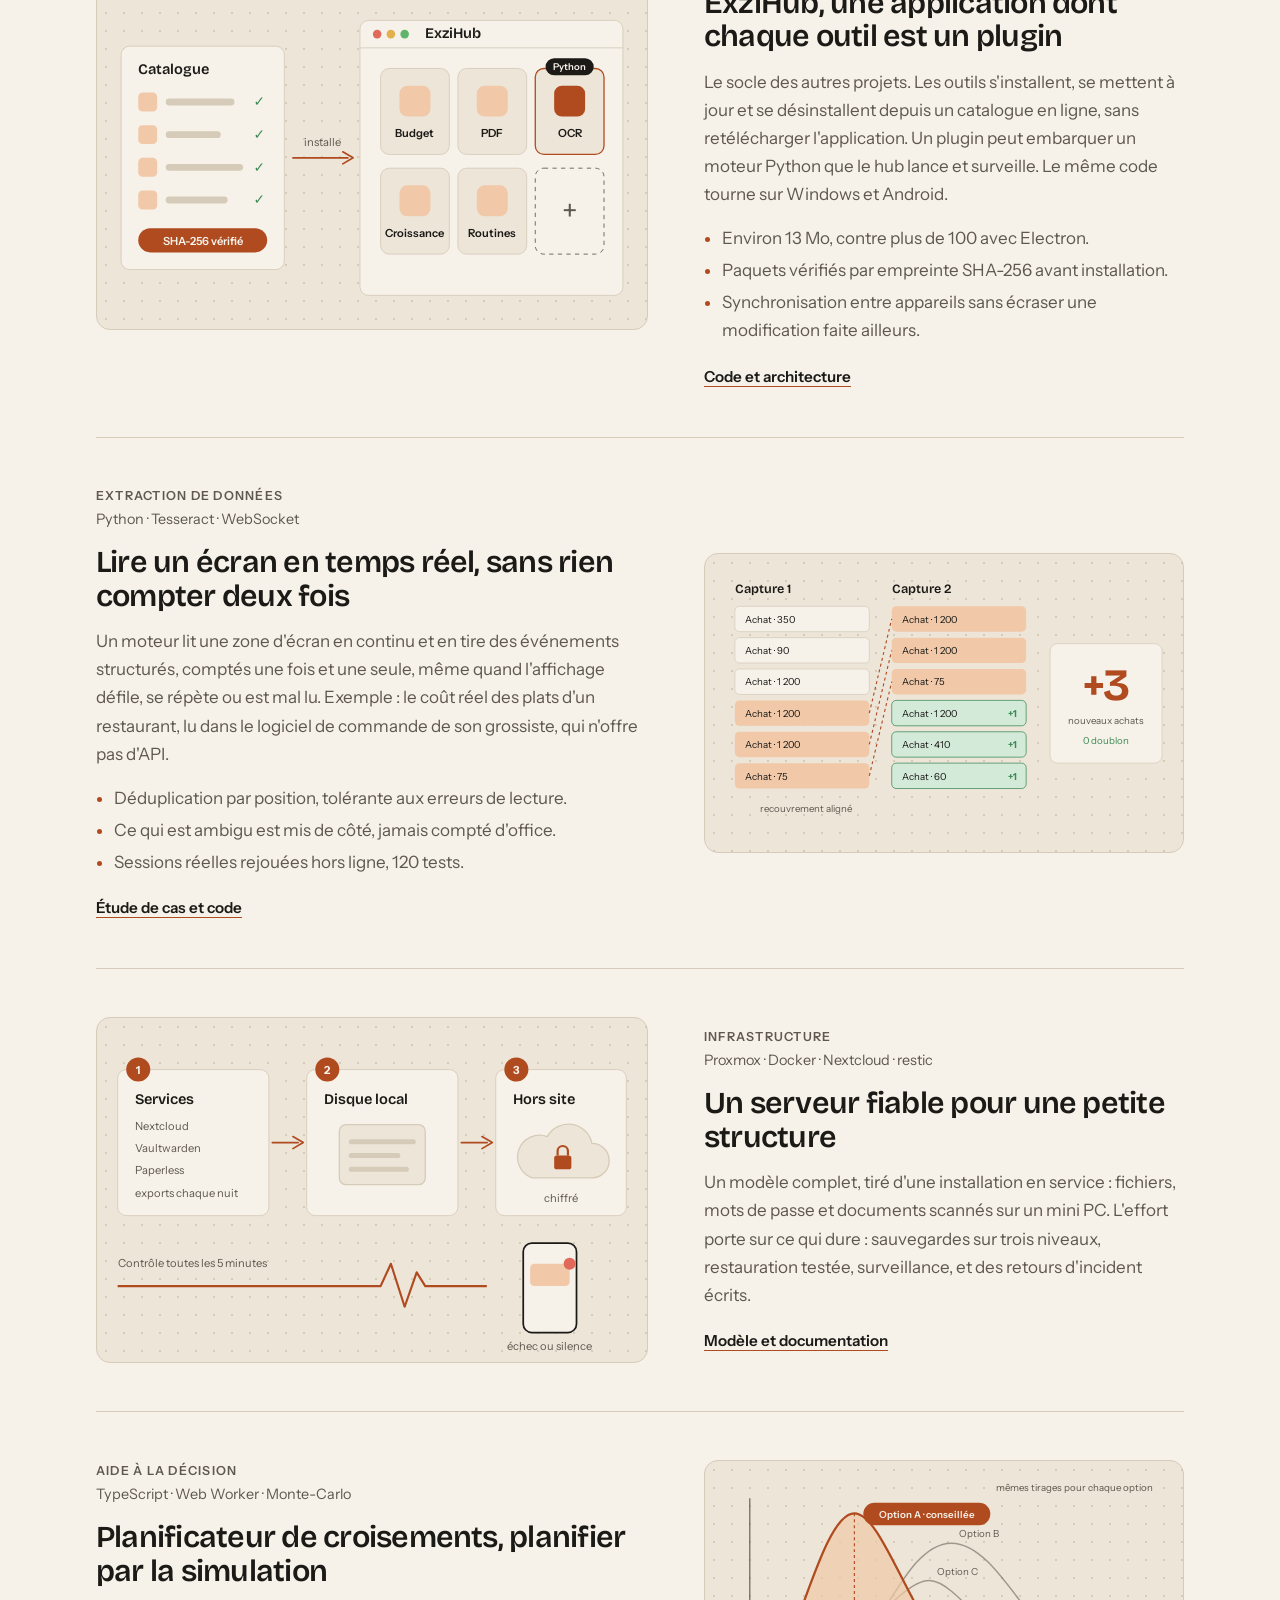
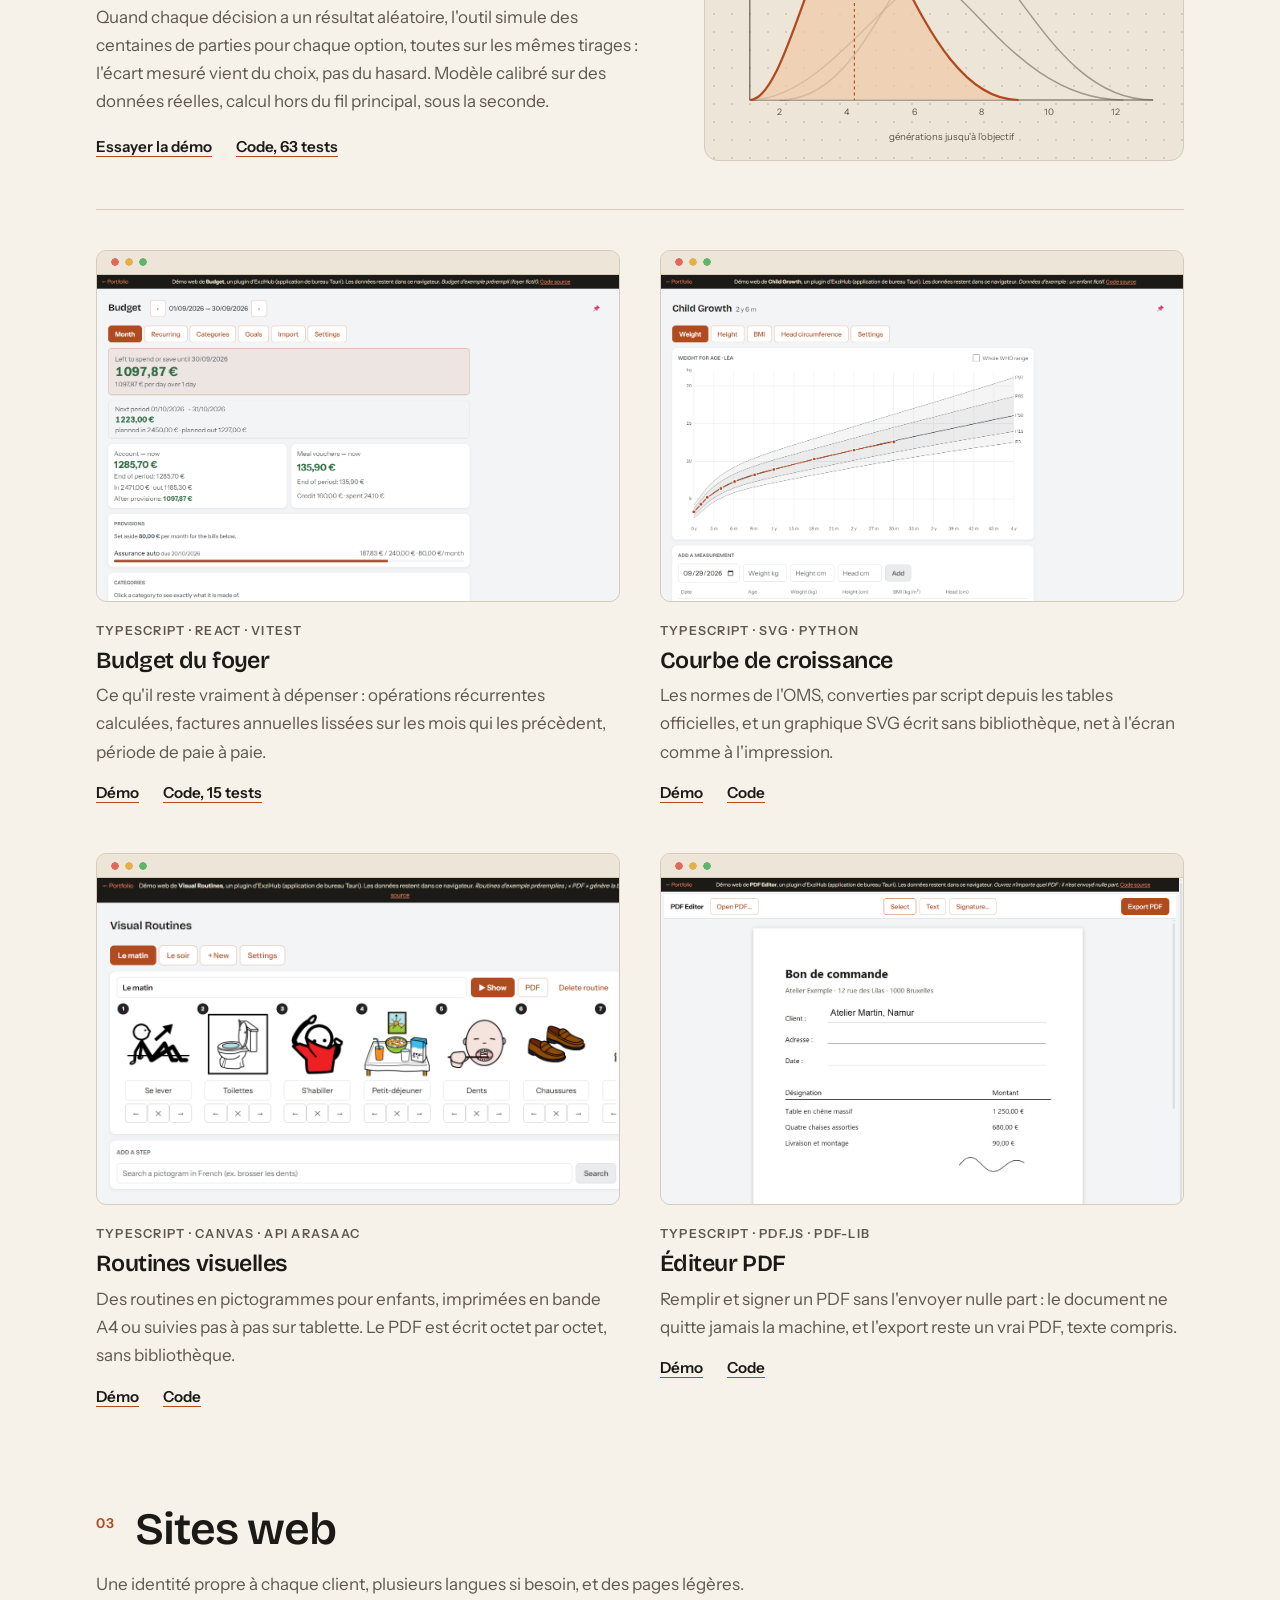
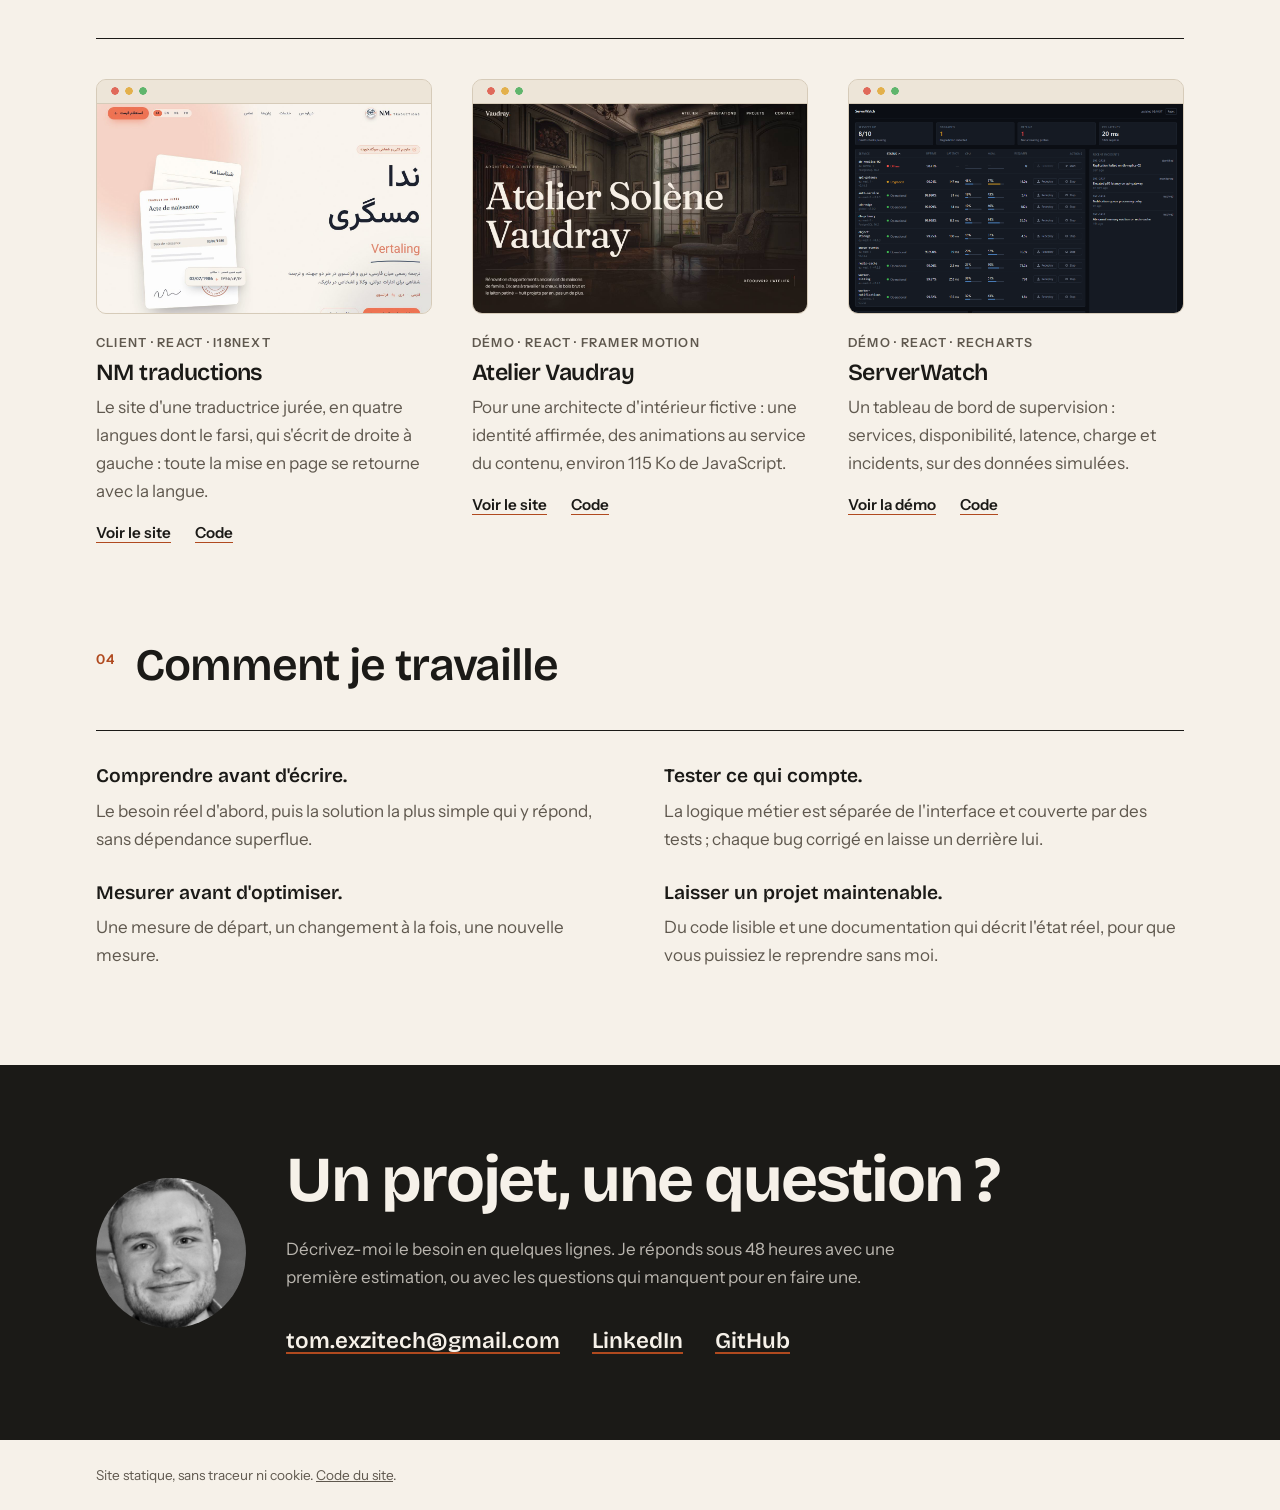
==== commit efe54472: "SEO : cartes de partage, canonical, sitemap et donnees structurees Les bases etaient la (titre et de" ====
--- a/index.html
+++ b/index.html
@@ -5,7 +5,27 @@
 <meta name="viewport" content="width=device-width, initial-scale=1">
 <title>Tom · Développeur full-stack freelance</title>
 <meta name="description" content="Développeur full-stack freelance : sites vitrines, applications web et de bureau, automatisation, auto-hébergement pour petites structures. Projets à essayer en ligne.">
-<link rel="alternate" hreflang="fr" href="https://exzitech.github.io/"> <link rel="alternate" hreflang="en" href="https://exzitech.github.io/en/"> <link rel="alternate" hreflang="nl" href="https://exzitech.github.io/nl/"> <link rel="alternate" hreflang="x-default" href="https://exzitech.github.io/">
+<link rel="canonical" href="https://exzitech.github.io/">
+<link rel="alternate" hreflang="fr" href="https://exzitech.github.io/">
+<link rel="alternate" hreflang="en" href="https://exzitech.github.io/en/">
+<link rel="alternate" hreflang="nl" href="https://exzitech.github.io/nl/">
+<link rel="alternate" hreflang="x-default" href="https://exzitech.github.io/">
+<meta property="og:type" content="website">
+<meta property="og:url" content="https://exzitech.github.io/">
+<meta property="og:title" content="Tom · Développeur full-stack freelance">
+<meta property="og:description" content="Développeur full-stack freelance : sites vitrines, applications web et de bureau, automatisation, auto-hébergement pour petites structures. Projets à essayer en ligne.">
+<meta property="og:image" content="https://exzitech.github.io/img/partage.png">
+<meta property="og:image:width" content="1200">
+<meta property="og:image:height" content="630">
+<meta property="og:image:alt" content="Tom · Développeur full-stack freelance">
+<meta property="og:locale" content="fr_BE">
+<meta property="og:locale:alternate" content="en_US">
+<meta property="og:locale:alternate" content="nl_BE">
+<meta name="twitter:card" content="summary_large_image">
+<meta name="twitter:title" content="Tom · Développeur full-stack freelance">
+<meta name="twitter:description" content="Développeur full-stack freelance : sites vitrines, applications web et de bureau, automatisation, auto-hébergement pour petites structures. Projets à essayer en ligne.">
+<meta name="twitter:image" content="https://exzitech.github.io/img/partage.png">
+<script type="application/ld+json">{"@context":"https://schema.org","@type":"ProfessionalService","name":"Exzitech","url":"https://exzitech.github.io/","image":"https://exzitech.github.io/img/partage.png","description":"Développeur full-stack freelance : sites vitrines, applications web et de bureau, automatisation, auto-hébergement pour petites structures. Projets à essayer en ligne.","email":"tom.exzitech@gmail.com","areaServed":"BE","availableLanguage":["fr","en","nl"],"founder":{"@type":"Person","name":"Tom Rogiers","jobTitle":"Développeur full-stack freelance","sameAs":["https://github.com/Exzitech","https://www.linkedin.com/in/tom-rogiers-290655221/"]},"sameAs":["https://github.com/Exzitech","https://www.linkedin.com/in/tom-rogiers-290655221/"]}</script>
 <link rel="icon" href="favicon.svg" type="image/svg+xml">
 <link rel="icon" href="favicon.png" sizes="32x32">
 <link rel="apple-touch-icon" href="apple-touch-icon.png">
